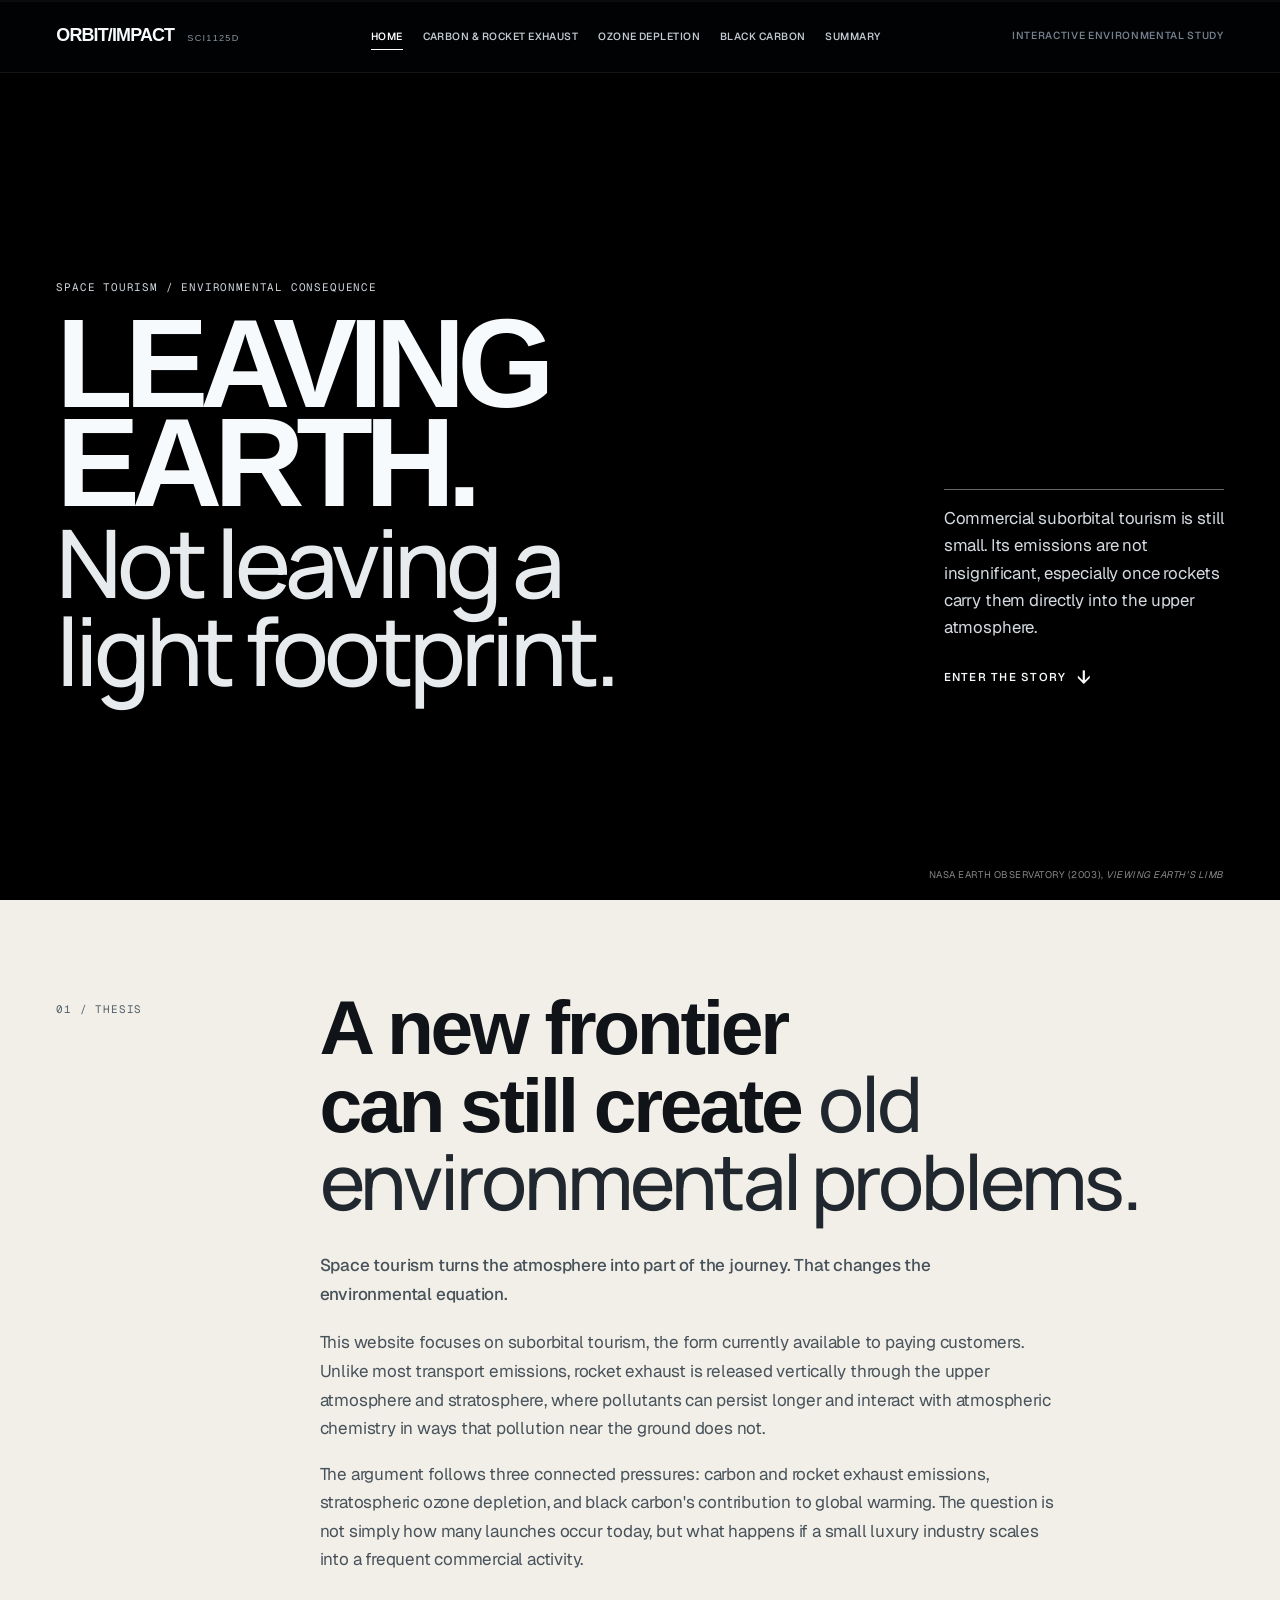
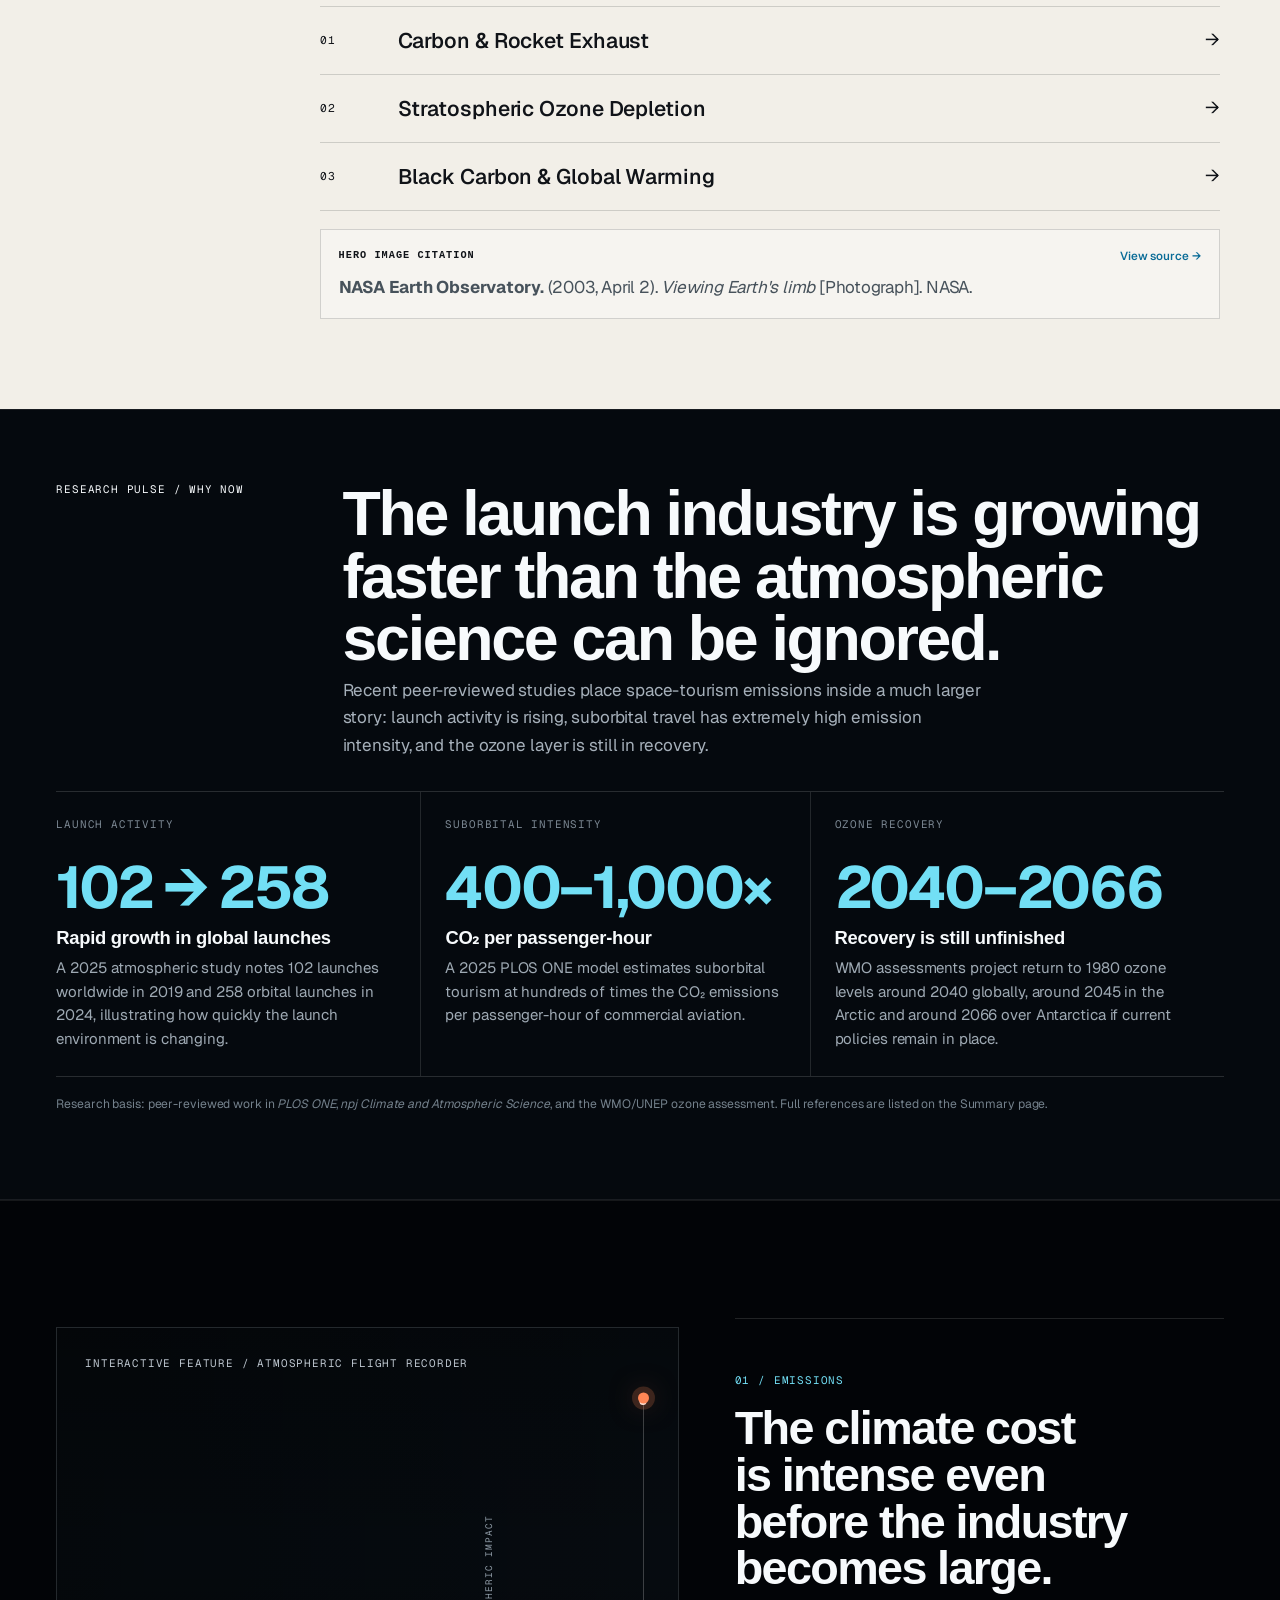
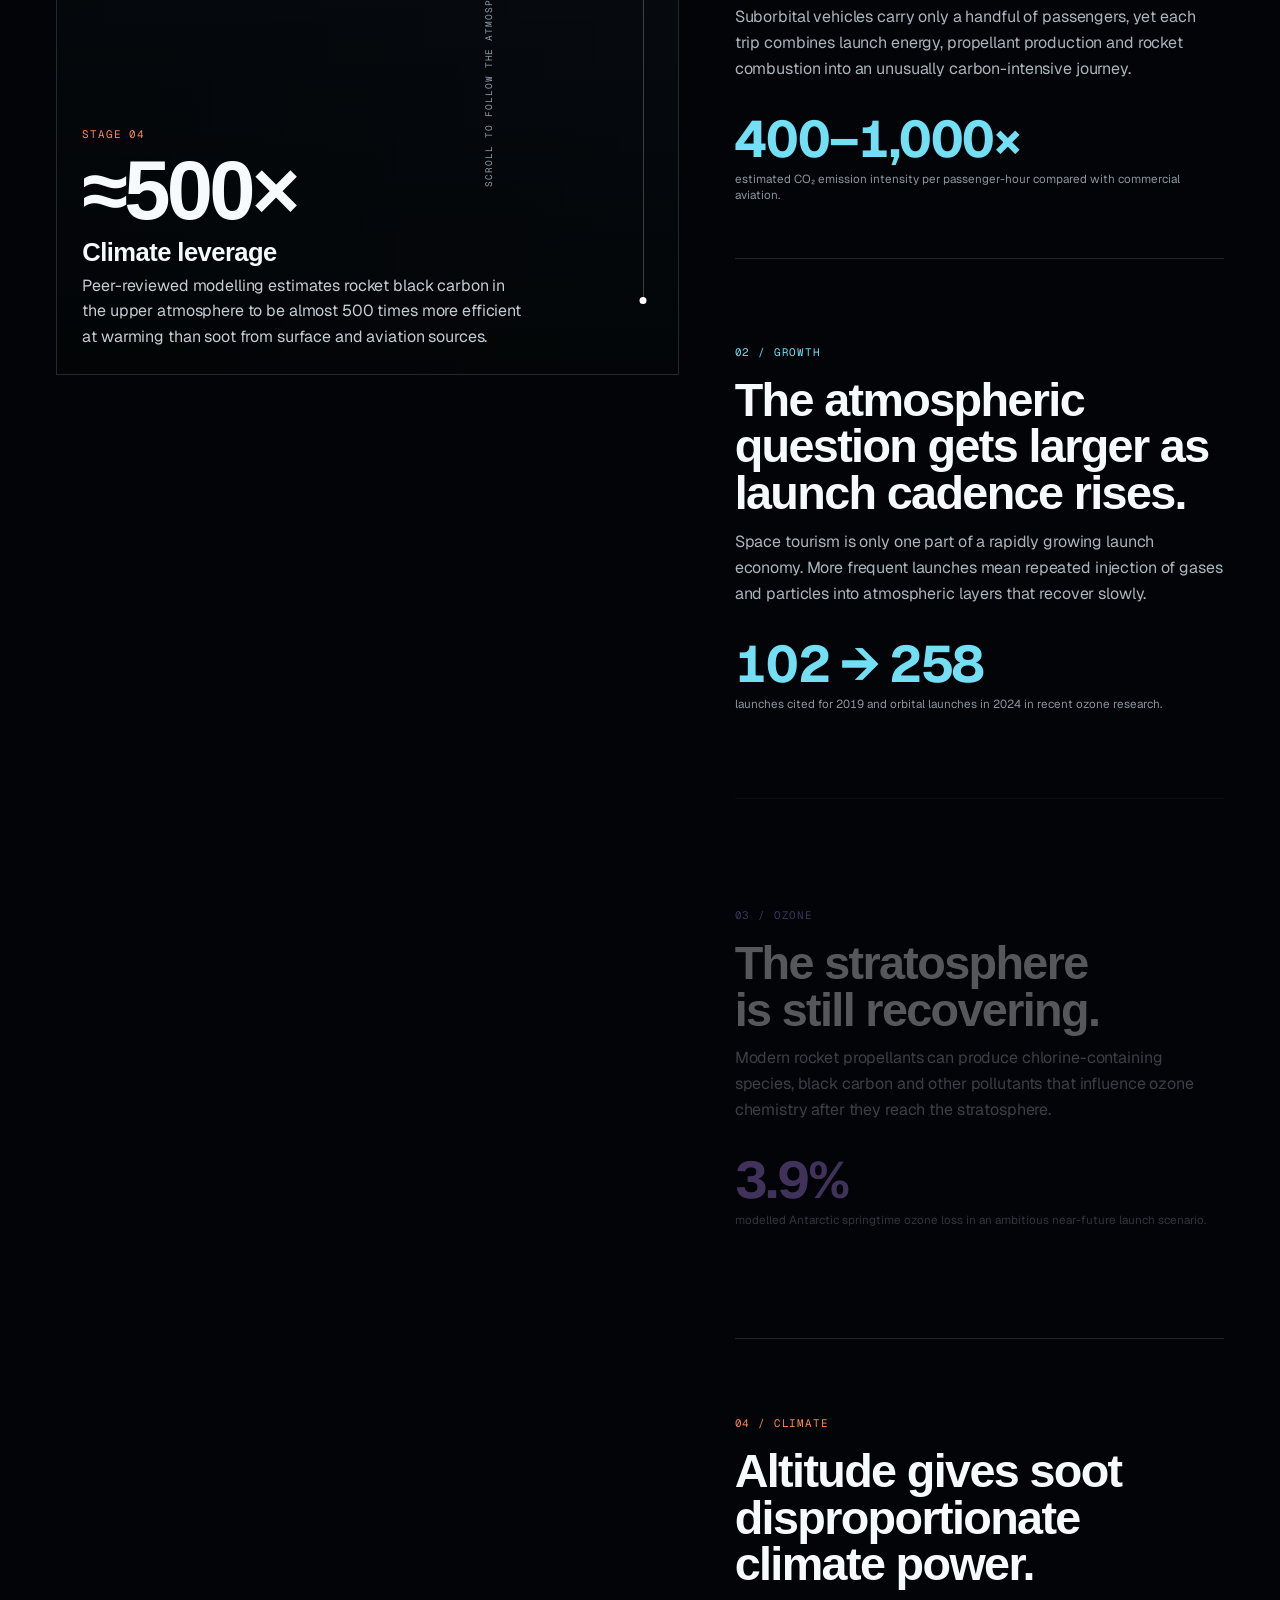
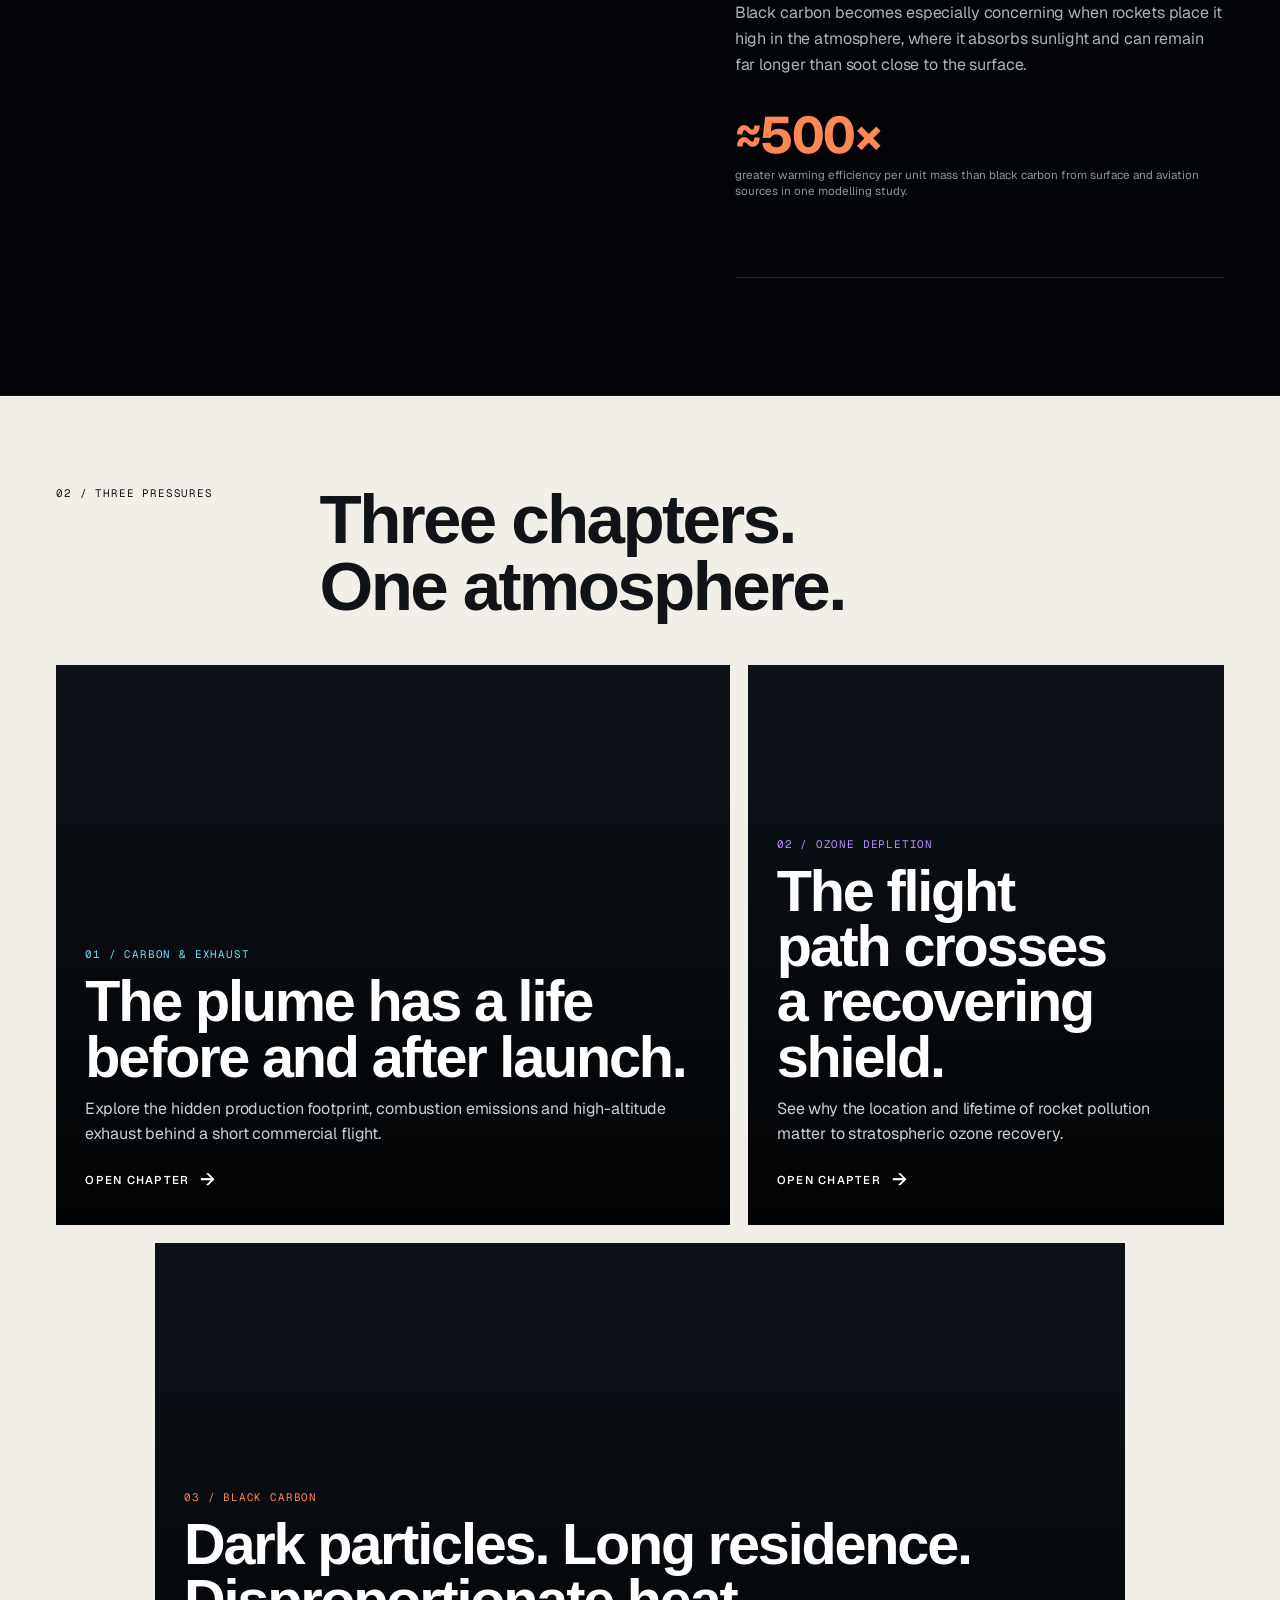
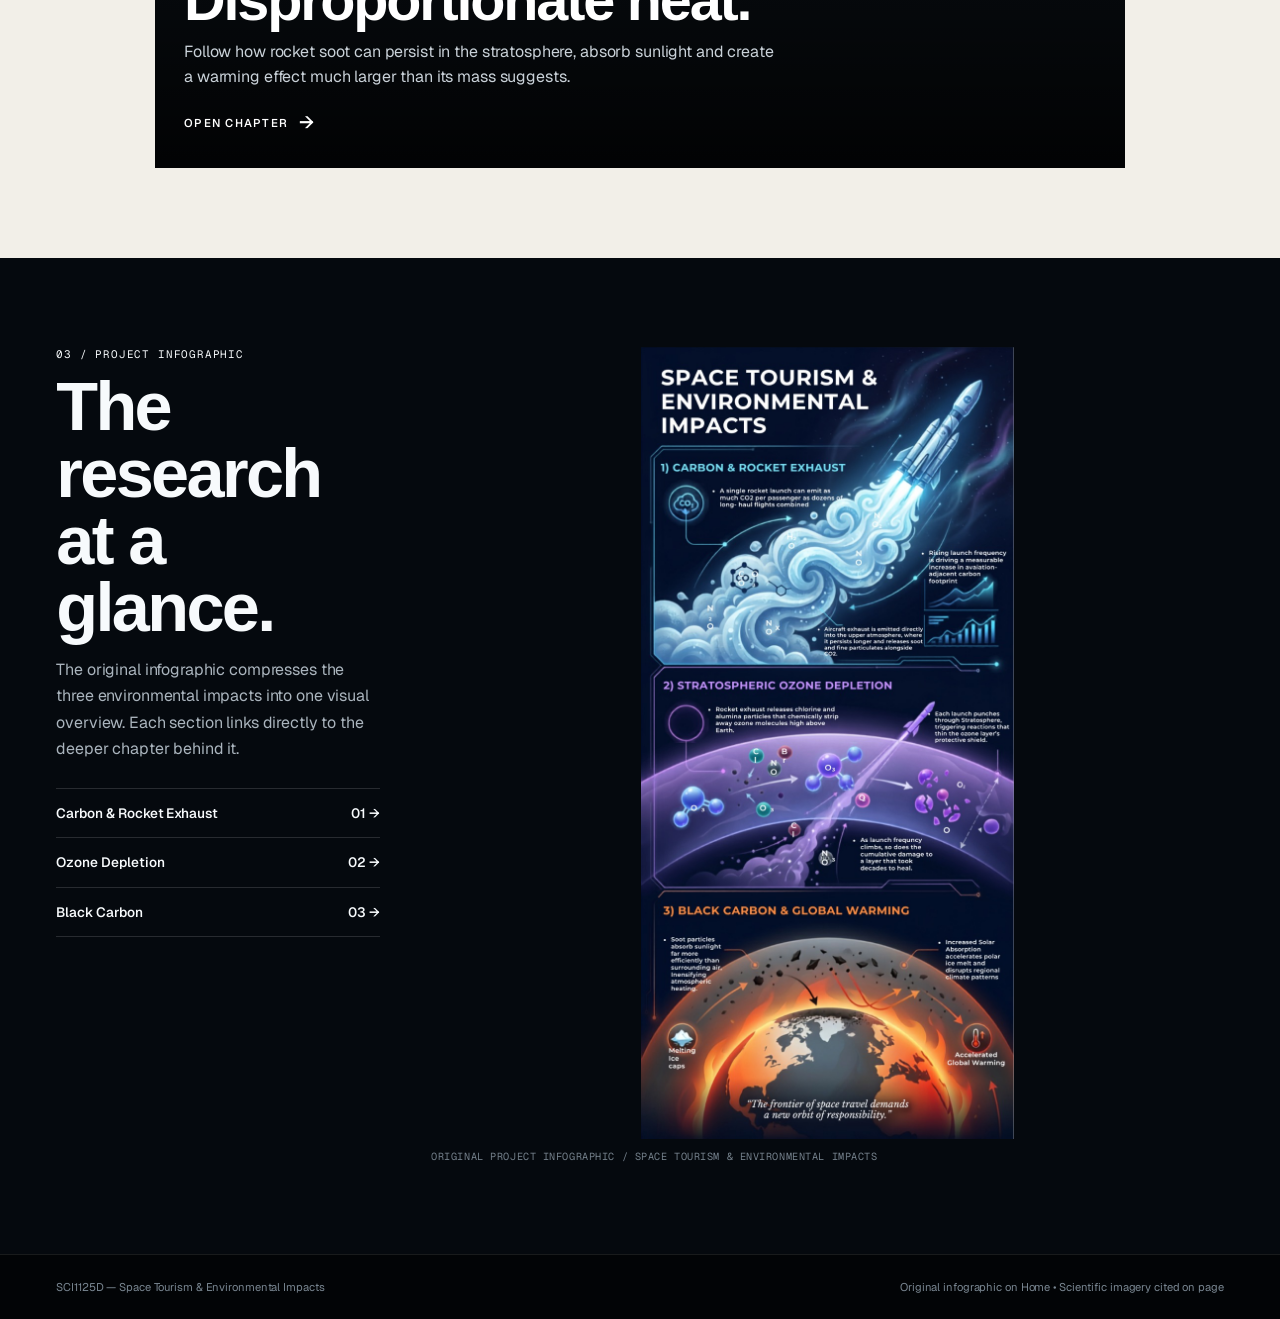
==== index.html @ 3e14864c "Initial website upload" ====
<!doctype html>
<html lang="en">
<head>
<meta charset="utf-8">
<meta name="viewport" content="width=device-width,initial-scale=1">
<meta name="description" content="An interactive editorial investigation of space tourism's environmental impacts.">
<title>Space Tourism & Environmental Impacts</title>
<link rel="preconnect" href="https://fonts.googleapis.com">
  <link rel="preconnect" href="https://fonts.gstatic.com" crossorigin>
  <link href="https://fonts.googleapis.com/css2?family=Geist:wght@300..700&family=Geist+Mono:wght@400..600&family=Manrope:wght@400..700&display=swap" rel="stylesheet">
<link rel="stylesheet" href="styles.css">
</head>
<body>

<div class="scroll-progress" aria-hidden="true"><span></span></div>
<a class="skip" href="#main">Skip to content</a>
<header class="header">
  <div class="header-inner">
    <a class="brand" href="index.html">ORBIT/IMPACT <small>SCI1125D</small></a>
    <nav class="nav" aria-label="Primary navigation"><a class="active" href="index.html" aria-label="Home" aria-current="page"><span class="nav-full" aria-hidden="true">Home</span><span class="nav-short" aria-hidden="true">Home</span></a><a class="" href="aspect-carbon.html" aria-label="Carbon & Rocket Exhaust"><span class="nav-full" aria-hidden="true">Carbon & Rocket Exhaust</span><span class="nav-short" aria-hidden="true">Exhaust</span></a><a class="" href="aspect-ozone.html" aria-label="Ozone Depletion"><span class="nav-full" aria-hidden="true">Ozone Depletion</span><span class="nav-short" aria-hidden="true">Ozone</span></a><a class="" href="aspect-black-carbon.html" aria-label="Black Carbon"><span class="nav-full" aria-hidden="true">Black Carbon</span><span class="nav-short" aria-hidden="true">Black Carbon</span></a><a class="" href="summary.html" aria-label="Summary"><span class="nav-full" aria-hidden="true">Summary</span><span class="nav-short" aria-hidden="true">Summary</span></a></nav>
    <div class="header-state">Interactive environmental study</div>
    <button class="menu" type="button" aria-label="Open navigation" aria-expanded="false">☰</button>
  </div>
</header>

<main id="main">
  <section class="hero" id="top">
    <div class="hero-media"><img src="https://assets.science.nasa.gov/dynamicimage/assets/science/esd/eo/images/imagerecords/3000/3338/ISS002-E-9767_lrg.jpg?crop=faces%2Cfocalpoint&fit=clip&h=2092&w=3060" alt="Earth's atmospheric limb and the Moon photographed from the International Space Station" onerror="this.style.display='none'"></div>
    <div class="hero-content">
      <div class="hero-grid">
        <div>
          <div class="hero-kicker mono reveal">Space tourism / environmental consequence</div>
          <h1 class="reveal">Leaving Earth.<br><em>Not leaving a light footprint.</em></h1>
        </div>
        <div class="hero-side reveal">
          <p>Commercial suborbital tourism is still small. Its emissions are not insignificant, especially once rockets carry them directly into the upper atmosphere.</p>
          <a class="arrow-link" href="#intro">Enter the story <span>↓</span></a>
        </div>
      </div>
    </div>
    <div class="hero-credit">NASA Earth Observatory (2003), <em>Viewing Earth's Limb</em></div>
  </section>

  <section class="intro paper" id="intro">
    <div class="shell intro-grid">
      <div class="intro-label mono reveal">01 / Thesis</div>
      <div class="intro-copy">
        <h2 class="intro-title reveal">A new frontier can still create <em>old environmental problems.</em></h2>
        <p class="intro-lead reveal">Space tourism turns the atmosphere into part of the journey. That changes the environmental equation.</p>
        <p class="reveal">This website focuses on suborbital tourism, the form currently available to paying customers. Unlike most transport emissions, rocket exhaust is released vertically through the upper atmosphere and stratosphere, where pollutants can persist longer and interact with atmospheric chemistry in ways that pollution near the ground does not.</p>
        <p class="reveal">The argument follows three connected pressures: carbon and rocket exhaust emissions, stratospheric ozone depletion, and black carbon's contribution to global warming. The question is not simply how many launches occur today, but what happens if a small luxury industry scales into a frequent commercial activity.</p>

        <div class="topic-links reveal">
          <a href="aspect-carbon.html"><span class="n">01</span><strong>Carbon & Rocket Exhaust</strong><i>→</i></a>
          <a href="aspect-ozone.html"><span class="n">02</span><strong>Stratospheric Ozone Depletion</strong><i>→</i></a>
          <a href="aspect-black-carbon.html"><span class="n">03</span><strong>Black Carbon & Global Warming</strong><i>→</i></a>
        </div>

        <div class="cite-card reveal">
          <div class="cite-top"><span class="cite-pill">Hero image citation</span><a class="cite-link" href="https://science.nasa.gov/earth/earth-observatory/viewing-earths-limb-3338/" target="_blank" rel="noopener noreferrer">View source →</a></div>
          <p class="cite-text"><strong>NASA Earth Observatory.</strong> (2003, April 2). <em>Viewing Earth's limb</em> [Photograph]. NASA.</p>
        </div>
      </div>
    </div>
  </section>


  <section class="research-pulse" id="research-pulse">
    <div class="shell">
      <div class="research-pulse-head">
        <div class="mono reveal">Research pulse / Why now</div>
        <div>
          <h2 class="reveal">The launch industry is growing faster than the atmospheric science can be ignored.</h2>
          <p class="reveal">Recent peer-reviewed studies place space-tourism emissions inside a much larger story: launch activity is rising, suborbital travel has extremely high emission intensity, and the ozone layer is still in recovery.</p>
        </div>
      </div>

      <div class="research-pulse-grid">
        <article class="research-pulse-card reveal">
          <div class="mono">Launch activity</div>
          <strong>102 → 258</strong>
          <h3>Rapid growth in global launches</h3>
          <p>A 2025 atmospheric study notes 102 launches worldwide in 2019 and 258 orbital launches in 2024, illustrating how quickly the launch environment is changing.</p>
        </article>

        <article class="research-pulse-card reveal">
          <div class="mono">Suborbital intensity</div>
          <strong>400–1,000×</strong>
          <h3>CO₂ per passenger-hour</h3>
          <p>A 2025 PLOS ONE model estimates suborbital tourism at hundreds of times the CO₂ emissions per passenger-hour of commercial aviation.</p>
        </article>

        <article class="research-pulse-card reveal">
          <div class="mono">Ozone recovery</div>
          <strong>2040–2066</strong>
          <h3>Recovery is still unfinished</h3>
          <p>WMO assessments project return to 1980 ozone levels around 2040 globally, around 2045 in the Arctic and around 2066 over Antarctica if current policies remain in place.</p>
        </article>
      </div>

      <p class="research-source-note reveal">Research basis: peer-reviewed work in <em>PLOS ONE</em>, <em>npj Climate and Atmospheric Science</em>, and the WMO/UNEP ozone assessment. Full references are listed on the Summary page.</p>
    </div>
  </section>

  <section class="flight-recorder" id="flight-recorder">
    <div class="flight-layout">
      <div class="flight-stage">
        <div class="flight-visual">
          <img src="https://assets.science.nasa.gov/dynamicimage/assets/science/esd/eo/images/imagerecords/3000/3338/ISS001-421-24_lrg.jpg?crop=faces%2Cfocalpoint&fit=clip&h=2044&w=3070" alt="Earth's thin atmospheric limb viewed from orbit" onerror="this.style.display='none'">
          <div class="flight-ui">
            <div class="flight-label mono">Interactive feature / Atmospheric Flight Recorder</div>
            <div class="flight-readout">
              <div class="stage-index mono" data-flight-index>Stage 01</div>
              <strong data-flight-value>400–1,000×</strong>
              <h3 data-flight-title>Launch footprint</h3>
              <p data-flight-text>A 2025 modelling study estimates suborbital tourism at roughly 400–1,000 times the CO₂ emissions per passenger-hour of commercial aviation.</p>
            </div>
            <div class="flight-track" aria-hidden="true"></div>
            <div class="flight-marker" aria-hidden="true"></div>
            <div class="flight-alt">scroll to follow the atmospheric impact</div>
          </div>
        </div>
      </div>

      <div class="flight-steps">
        <article class="flight-step active" data-index="Stage 01" data-value="400–1,000×" data-title="Emission intensity" data-text="A 2025 modelling study estimates suborbital tourism at roughly 400–1,000 times the CO₂ emissions per passenger-hour of commercial aviation." data-color="#72dff5" style="--step-color:#72dff5">
          <div class="step-num mono">01 / Emissions</div>
          <h3>The climate cost is intense even before the industry becomes large.</h3>
          <p>Suborbital vehicles carry only a handful of passengers, yet each trip combines launch energy, propellant production and rocket combustion into an unusually carbon-intensive journey.</p>
          <div class="mini-stat">400–1,000×<small>estimated CO₂ emission intensity per passenger-hour compared with commercial aviation.</small></div>
        </article>

        <article class="flight-step" data-index="Stage 02" data-value="102 → 258" data-title="Launch growth" data-text="Recent research highlights the broader growth of launch activity, from 102 launches worldwide in 2019 to 258 orbital launches in 2024." data-color="#72dff5" style="--step-color:#72dff5">
          <div class="step-num mono">02 / Growth</div>
          <h3>The atmospheric question gets larger as launch cadence rises.</h3>
          <p>Space tourism is only one part of a rapidly growing launch economy. More frequent launches mean repeated injection of gases and particles into atmospheric layers that recover slowly.</p>
          <div class="mini-stat">102 → 258<small>launches cited for 2019 and orbital launches in 2024 in recent ozone research.</small></div>
        </article>

        <article class="flight-step" data-index="Stage 03" data-value="3.9%" data-title="Ozone response" data-text="An ambitious near-future launch-growth scenario modelled a 3.9% reduction in Antarctic springtime ozone." data-color="#bc8eff" style="--step-color:#bc8eff">
          <div class="step-num mono">03 / Ozone</div>
          <h3>The stratosphere is still recovering.</h3>
          <p>Modern rocket propellants can produce chlorine-containing species, black carbon and other pollutants that influence ozone chemistry after they reach the stratosphere.</p>
          <div class="mini-stat">3.9%<small>modelled Antarctic springtime ozone loss in an ambitious near-future launch scenario.</small></div>
        </article>

        <article class="flight-step" data-index="Stage 04" data-value="≈500×" data-title="Climate leverage" data-text="Peer-reviewed modelling estimates rocket black carbon in the upper atmosphere to be almost 500 times more efficient at warming than soot from surface and aviation sources." data-color="#ff8655" style="--step-color:#ff8655">
          <div class="step-num mono">04 / Climate</div>
          <h3>Altitude gives soot disproportionate climate power.</h3>
          <p>Black carbon becomes especially concerning when rockets place it high in the atmosphere, where it absorbs sunlight and can remain far longer than soot close to the surface.</p>
          <div class="mini-stat">≈500×<small>greater warming efficiency per unit mass than black carbon from surface and aviation sources in one modelling study.</small></div>
        </article>
      </div>
    </div>
  </section>

  <section class="chapters">
    <div class="shell">
      <div class="chapters-head">
        <div class="mono reveal">02 / Three pressures</div>
        <h2 class="reveal">Three chapters. One atmosphere.</h2>
      </div>

      <div class="chapter-grid">
        <a class="chapter-card cyan reveal" href="aspect-carbon.html">
          <img src="https://assets.science.nasa.gov/dynamicimage/assets/science/esd/eo/images/imagerecords/1000/1221/shuttle_plume_lrg.jpg?crop=faces%2Cfocalpoint&fit=clip&h=1760&w=1168" alt="NASA photograph of a Space Shuttle launch plume" onerror="this.style.display='none'">
          <div class="chapter-card-content">
            <div class="n mono">01 / Carbon & exhaust</div>
            <h3>The plume has a life before and after launch.</h3>
            <p>Explore the hidden production footprint, combustion emissions and high-altitude exhaust behind a short commercial flight.</p>
            <span class="arrow-link">Open chapter <span>→</span></span>
          </div>
        </a>

        <a class="chapter-card purple reveal" href="aspect-ozone.html">
          <img src="https://assets.science.nasa.gov/dynamicimage/assets/science/esd/eo/images/imagerecords/3000/3338/ISS001-421-24_lrg.jpg?crop=faces%2Cfocalpoint&fit=clip&h=2044&w=3070" alt="Earth's atmospheric limb photographed from orbit" onerror="this.style.display='none'">
          <div class="chapter-card-content">
            <div class="n mono">02 / Ozone depletion</div>
            <h3>The flight path crosses a recovering shield.</h3>
            <p>See why the location and lifetime of rocket pollution matter to stratospheric ozone recovery.</p>
            <span class="arrow-link">Open chapter <span>→</span></span>
          </div>
        </a>

        <a class="chapter-card orange black reveal" href="aspect-black-carbon.html">
          <img src="https://svs.gsfc.nasa.gov/vis/a000000/a003600/a003668/ebc_2660.png" alt="NASA scientific visualisation of atmospheric black carbon density" onerror="this.style.display='none'">
          <div class="chapter-card-content">
            <div class="n mono">03 / Black carbon</div>
            <h3>Dark particles. Long residence. Disproportionate heat.</h3>
            <p>Follow how rocket soot can persist in the stratosphere, absorb sunlight and create a warming effect much larger than its mass suggests.</p>
            <span class="arrow-link">Open chapter <span>→</span></span>
          </div>
        </a>
      </div>
    </div>
  </section>

  <section class="infographic" id="infographic">
    <div class="shell infographic-grid">
      <div class="infographic-copy">
        <div class="mono reveal">03 / Project infographic</div>
        <h2 class="reveal">The research at a glance.</h2>
        <p class="reveal">The original infographic compresses the three environmental impacts into one visual overview. Each section links directly to the deeper chapter behind it.</p>
        <div class="infographic-nav reveal">
          <a href="aspect-carbon.html"><span>Carbon & Rocket Exhaust</span><span>01 →</span></a>
          <a href="aspect-ozone.html"><span>Ozone Depletion</span><span>02 →</span></a>
          <a href="aspect-black-carbon.html"><span>Black Carbon</span><span>03 →</span></a>
        </div>
      </div>
      <figure class="mask">
        <img src="assets/space-tourism-infographic.jpeg" alt="Infographic titled Space Tourism and Environmental Impacts">
        <figcaption>Original project infographic / Space Tourism & Environmental Impacts</figcaption>
      </figure>
    </div>
  </section>
</main>

<footer class="footer">
  <div class="footer-inner">
    <span>SCI1125D — Space Tourism & Environmental Impacts</span>
    <span>Original infographic on Home • Scientific imagery cited on page</span>
  </div>
</footer>
<button class="back-top" type="button" aria-label="Back to top">↑</button>
<script src="script.js"></script>

</body>
</html>
---- styles.css ----
:root{
  --bg:#020407;
  --bg-soft:#070b10;
  --paper:#f2efe8;
  --paper-2:#e9e5dc;
  --ink:#101318;
  --white:#f7fafc;
  --muted:#a1acb6;
  --muted-dark:#56616b;
  --line:rgba(255,255,255,.14);
  --line-dark:rgba(16,19,24,.16);
  --cyan:#72dff5;
  --purple:#bc8eff;
  --orange:#ff8655;
  --max:1360px;
  --gutter:clamp(20px,4.4vw,76px);
  --accent:var(--cyan);
}

*{box-sizing:border-box}
html{
  scroll-behavior:smooth;
  scroll-padding-top:88px;
  background:var(--bg);
}
body{
  margin:0;
  min-height:100vh;
  overflow-x:hidden;
  background:var(--bg);
  color:var(--white);
  font-family:Arial,"Helvetica Neue",Helvetica,sans-serif;
  -webkit-font-smoothing:antialiased;
  text-rendering:optimizeLegibility;
}
body.menu-open{overflow:hidden}
a{color:inherit;text-decoration:none}
img{display:block;max-width:100%}
button{font:inherit}
h1,h2,h3,p{margin-top:0}
h1,h2,h3{text-wrap:balance}
p{line-height:1.72}
.shell{width:min(calc(100% - (var(--gutter)*2)),var(--max));margin:auto}
.serif{font-family:Georgia,"Times New Roman",serif}
.mono{
  font-family:"Courier New",monospace;
  font-size:.68rem;
  letter-spacing:.13em;
  text-transform:uppercase;
}
.skip{
  position:fixed;left:18px;top:-70px;z-index:1000;
  background:#fff;color:#000;padding:10px 14px;
}
.skip:focus{top:18px}
::selection{background:var(--accent);color:#041014}

/* global UI */
.scroll-progress{
  position:fixed;left:0;right:0;top:0;height:2px;z-index:300;
  background:rgba(255,255,255,.035);
}
.scroll-progress span{
  display:block;width:0;height:100%;
  background:linear-gradient(90deg,var(--cyan),var(--purple),var(--orange));
}
.header{
  position:fixed;top:0;left:0;right:0;z-index:250;
  background:rgba(2,4,7,.58);
  border-bottom:1px solid rgba(255,255,255,.07);
  backdrop-filter:blur(18px);
  transition:background .24s ease,box-shadow .24s ease;
}
.header.scrolled{
  background:rgba(2,4,7,.94);
  box-shadow:0 14px 40px rgba(0,0,0,.18);
}
.header-inner{
  width:min(calc(100% - (var(--gutter)*2)),var(--max));
  min-height:78px;margin:auto;
  display:grid;grid-template-columns:auto 1fr auto;align-items:center;gap:32px;
}
.brand{font-size:1.12rem;font-weight:800;letter-spacing:-.045em;white-space:nowrap}
.brand small{margin-left:9px;color:#8996a1;font-size:.57rem;letter-spacing:.14em;font-weight:400}
.nav{display:flex;justify-content:center;align-items:center;gap:clamp(14px,2vw,28px)}
.nav a{
  position:relative;
  padding:11px 0 9px;
  color:#c3cbd2;
  font-size:clamp(.65rem,.72vw,.76rem);
  letter-spacing:.085em;
  text-transform:uppercase;
  white-space:nowrap;
}
.nav a::after{
  content:"";position:absolute;left:0;right:100%;bottom:3px;height:1px;
  background:currentColor;transition:right .22s ease;
}
.nav a:hover,.nav a.active{color:#fff}
.nav a:hover::after,.nav a.active::after{right:0}
.nav-short{display:none}
.header-state{
  justify-self:end;color:#74818d;
  font-size:.62rem;letter-spacing:.12em;text-transform:uppercase;
}
.menu{display:none;border:0;background:none;color:#fff;font-size:1.45rem;padding:8px;cursor:pointer}

.back-top{
  position:fixed;right:22px;bottom:22px;z-index:200;
  width:42px;height:42px;border-radius:50%;
  border:1px solid rgba(255,255,255,.14);
  background:rgba(2,4,7,.84);color:#fff;backdrop-filter:blur(12px);
  display:grid;place-items:center;cursor:pointer;
  opacity:0;transform:translateY(10px);pointer-events:none;
  transition:.22s ease;
}
.back-top.visible{opacity:1;transform:none;pointer-events:auto}
.back-top:hover{background:rgba(255,255,255,.09)}

.arrow-link{
  display:inline-flex;align-items:center;gap:11px;
  font-size:.71rem;font-weight:700;letter-spacing:.11em;text-transform:uppercase;
}
.arrow-link span{font-size:1.2rem;transition:transform .2s ease}
.arrow-link:hover span{transform:translateX(6px)}

.reveal{
  opacity:0;transform:translateY(24px);
  transition:opacity .68s cubic-bezier(.2,.7,.2,1),transform .68s cubic-bezier(.2,.7,.2,1);
}
.reveal.visible{opacity:1;transform:none}

.mask{
  overflow:hidden;
}
.mask > *{
  clip-path:inset(0 0 100% 0);
  transition:clip-path .95s cubic-bezier(.2,.72,.2,1);
}
.mask.visible > *{clip-path:inset(0 0 0 0)}

/* HERO */
.hero,.topic-hero{
  position:relative;min-height:100svh;overflow:hidden;
  display:flex;align-items:flex-end;background:#000;
}
.hero-media{position:absolute;inset:0;overflow:hidden}
.hero-media img{
  position:absolute;left:0;top:-5%;width:100%;height:112%;object-fit:cover;
  filter:saturate(.86) contrast(1.08) brightness(.66);
  will-change:transform;
}
.hero::after,.topic-hero::after{
  content:"";position:absolute;inset:0;z-index:1;pointer-events:none;
  background:
    linear-gradient(180deg,rgba(0,0,0,.06),rgba(0,0,0,.08) 40%,rgba(0,0,0,.80) 94%),
    linear-gradient(90deg,rgba(0,0,0,.67),transparent 62%);
}
.hero-content,.topic-hero-content{
  position:relative;z-index:2;
  width:min(calc(100% - (var(--gutter)*2)),var(--max));
  margin:auto;padding:148px 0 72px;
}
.hero-grid{
  display:grid;grid-template-columns:minmax(0,1.55fr) minmax(280px,.45fr);
  gap:62px;align-items:end;
}
.hero-kicker,.topic-kicker{color:#cfd6dc;margin-bottom:22px}
.hero h1,.topic-hero h1{
  margin:0;
  font-size:clamp(4.2rem,9.8vw,9.8rem);
  line-height:.79;letter-spacing:-.08em;text-transform:uppercase;
}
.hero h1 em{font-family:Georgia,serif;font-weight:400;text-transform:none}
.hero-side{
  border-top:1px solid rgba(255,255,255,.4);
  padding-top:18px;max-width:370px;margin-left:auto;
}
.hero-side p{color:#d4dae0;margin:0 0 23px}
.hero-credit{
  position:absolute;right:var(--gutter);bottom:17px;z-index:3;
  color:rgba(255,255,255,.53);font-size:.6rem;letter-spacing:.07em;text-transform:uppercase;
}

/* INTRO */
.paper{background:var(--paper);color:var(--ink)}
.intro{padding:120px 0}
.intro-grid{display:grid;grid-template-columns:.36fr 1.64fr;gap:72px}
.intro-label{padding-top:12px;color:#52606a}
.intro-title{
  margin:0 0 42px;
  font-size:clamp(3.1rem,6.7vw,6.8rem);line-height:.94;letter-spacing:-.065em;
}
.intro-title em{font-family:Georgia,serif;font-weight:400}
.intro-lead{
  margin:0 0 27px;
  font-family:Georgia,serif;
  font-size:clamp(1.7rem,3vw,3rem);line-height:1.18;letter-spacing:-.025em;
}
.intro-copy{max-width:900px}
.intro-copy p{max-width:74ch;color:#47525b}
.topic-links{
  margin-top:42px;border-top:1px solid var(--line-dark);
}
.topic-links a{
  display:grid;grid-template-columns:62px 1fr auto;gap:18px;align-items:center;
  padding:19px 0;border-bottom:1px solid var(--line-dark);
  transition:padding-left .2s ease;
}
.topic-links a:hover{padding-left:10px}
.topic-links .n{font-family:"Courier New",monospace;font-size:.7rem}
.topic-links strong{font-size:clamp(1.08rem,1.65vw,1.5rem)}
.topic-links i{font-style:normal;font-size:1.15rem}

/* CREATIVE FEATURE: ATMOSPHERIC FLIGHT RECORDER */
.flight-recorder{
  position:relative;
  background:#020407;
  border-block:1px solid rgba(255,255,255,.08);
}
.flight-layout{
  width:min(calc(100% - (var(--gutter)*2)),var(--max));
  margin:auto;
  display:grid;grid-template-columns:minmax(0,1.12fr) minmax(340px,.88fr);
  gap:72px;align-items:start;
}
.flight-stage{
  position:sticky;top:0;height:100svh;
  display:flex;align-items:center;
}
.flight-visual{
  position:relative;width:100%;height:min(78vh,760px);overflow:hidden;
  border:1px solid rgba(255,255,255,.12);
  background:#060b10;
}
.flight-visual img{
  position:absolute;inset:0;width:100%;height:100%;object-fit:cover;
  filter:brightness(.46) saturate(.8) contrast(1.08);
  transform:scale(1.03);
}
.flight-visual::after{
  content:"";position:absolute;inset:0;
  background:
    linear-gradient(90deg,rgba(0,0,0,.25),rgba(0,0,0,.02)),
    linear-gradient(180deg,rgba(0,0,0,.25),transparent 35%,rgba(0,0,0,.52));
}
.flight-ui{position:absolute;inset:0;z-index:3;padding:28px}
.flight-label{position:absolute;left:28px;top:28px;color:#bdc6cf}
.flight-readout{
  position:absolute;left:28px;bottom:28px;max-width:480px;
}
.flight-readout .stage-index{color:var(--flight-accent,var(--cyan));margin-bottom:12px}
.flight-readout strong{
  display:block;
  font-size:clamp(3.2rem,6.5vw,6.6rem);line-height:.86;letter-spacing:-.065em;
}
.flight-readout h3{
  margin:17px 0 8px;font-size:clamp(1.3rem,2vw,1.9rem);
}
.flight-readout p{margin:0;color:#c3ccd4;max-width:46ch}
.flight-track{
  position:absolute;right:34px;top:70px;bottom:70px;width:1px;
  background:rgba(255,255,255,.22);
}
.flight-track::before,.flight-track::after{
  content:"";position:absolute;left:50%;transform:translateX(-50%);
  width:7px;height:7px;border-radius:50%;background:#fff;
}
.flight-track::before{top:0}.flight-track::after{bottom:0}
.flight-marker{
  position:absolute;right:29px;top:70px;
  width:11px;height:11px;border-radius:50%;
  background:var(--flight-accent,var(--cyan));
  box-shadow:0 0 0 6px color-mix(in srgb,var(--flight-accent,var(--cyan)) 20%,transparent),
             0 0 28px color-mix(in srgb,var(--flight-accent,var(--cyan)) 55%,transparent);
  transform:translateY(-50%);
}
.flight-alt{
  position:absolute;right:52px;top:50%;transform:translateY(-50%) rotate(-90deg);
  transform-origin:center;
  color:#8d99a4;font-size:.59rem;letter-spacing:.14em;text-transform:uppercase;white-space:nowrap;
}
.flight-steps{padding:20vh 0}
.flight-step{
  min-height:72vh;
  display:flex;flex-direction:column;justify-content:center;
  border-top:1px solid rgba(255,255,255,.12);
  padding:48px 0;
  opacity:.34;transition:opacity .32s ease;
}
.flight-step:last-child{border-bottom:1px solid rgba(255,255,255,.12)}
.flight-step.active{opacity:1}
.flight-step .step-num{color:var(--step-color);margin-bottom:22px}
.flight-step h3{
  margin:0 0 18px;
  font-size:clamp(2.2rem,4.2vw,4.25rem);line-height:.95;letter-spacing:-.05em;
}
.flight-step p{color:#aab4bd;max-width:48ch}
.flight-step .mini-stat{
  margin-top:25px;color:var(--step-color);
  font-size:clamp(2rem,4vw,4rem);line-height:.9;letter-spacing:-.045em;font-weight:700;
}
.flight-step .mini-stat small{
  display:block;margin-top:9px;color:#8995a0;font-size:.73rem;line-height:1.4;letter-spacing:0;font-weight:400;
}

/* HOME CHAPTER GRID */
.chapters{
  background:var(--paper);color:var(--ink);padding:118px 0;
}
.chapters-head{
  display:grid;grid-template-columns:.38fr 1.62fr;gap:72px;margin-bottom:62px;
}
.chapters-head h2{
  margin:0;font-size:clamp(3rem,6vw,5.9rem);line-height:.95;letter-spacing:-.057em;
}
.chapter-grid{display:grid;grid-template-columns:repeat(12,1fr);gap:20px}
.chapter-card{
  position:relative;min-height:640px;overflow:hidden;background:#0b1117;color:#fff;
}
.chapter-card:nth-child(1){grid-column:span 7}
.chapter-card:nth-child(2){grid-column:span 5}
.chapter-card:nth-child(3){grid-column:2 / span 10}
.chapter-card img{
  position:absolute;inset:0;width:100%;height:100%;object-fit:cover;
  filter:brightness(.48) saturate(.85);transition:transform .7s cubic-bezier(.2,.7,.2,1);
}
.chapter-card.black img{object-fit:cover;filter:brightness(.43) saturate(1.08)}
.chapter-card::after{
  content:"";position:absolute;inset:0;
  background:linear-gradient(180deg,transparent 20%,rgba(0,0,0,.84) 100%);
}
.chapter-card-content{
  position:absolute;z-index:2;left:0;right:0;bottom:0;padding:34px;
}
.chapter-card .n{color:var(--chapter);margin-bottom:15px}
.chapter-card h3{
  margin:0 0 15px;font-size:clamp(2.4rem,4.5vw,4.8rem);line-height:.92;letter-spacing:-.055em;
}
.chapter-card p{max-width:520px;color:#c9d1d8;margin-bottom:22px}
.chapter-card:hover img{transform:scale(1.04)}
.chapter-card.cyan{--chapter:var(--cyan)}
.chapter-card.purple{--chapter:var(--purple)}
.chapter-card.orange{--chapter:var(--orange)}

/* INFOGRAPHIC */
.infographic{
  background:#05090e;padding:118px 0;
}
.infographic-grid{
  display:grid;grid-template-columns:.55fr 1.45fr;gap:74px;align-items:start;
}
.infographic-copy{position:sticky;top:112px}
.infographic h2{
  margin:13px 0 20px;font-size:clamp(3rem,6vw,5.9rem);line-height:.95;letter-spacing:-.057em;
}
.infographic p{color:#aab4bd;max-width:520px}
.infographic-nav{margin-top:32px;border-top:1px solid rgba(255,255,255,.14)}
.infographic-nav a{
  display:flex;justify-content:space-between;gap:20px;padding:15px 0;
  border-bottom:1px solid rgba(255,255,255,.14);font-size:.85rem;font-weight:700;
}
.infographic figure{margin:0}
.infographic figure img{width:100%;max-height:88vh;object-fit:contain;object-position:top}
.infographic figcaption{
  margin-top:10px;color:#75818c;
  font-family:"Courier New",monospace;font-size:.64rem;text-transform:uppercase;letter-spacing:.07em;
}

/* CITATIONS */
.cite-card{
  margin-top:22px;padding:18px 20px;
  border:1px solid var(--line-dark);
  background:rgba(255,255,255,.32);
}
.cite-card.dark{
  border-color:rgba(255,255,255,.14);
  background:rgba(255,255,255,.035);
}
.cite-top{display:flex;justify-content:space-between;gap:18px;align-items:center;margin-bottom:11px}
.cite-pill{font-family:"Courier New",monospace;font-size:.6rem;letter-spacing:.1em;text-transform:uppercase;font-weight:700}
.cite-link{font-size:.73rem;font-weight:700;color:#0a6c97}
.cite-card.dark .cite-link{color:#83dff4}
.cite-link:hover{text-decoration:underline}
.cite-text{margin:0;color:#424d56;font-size:.88rem;line-height:1.6}
.cite-card.dark .cite-text{color:#9eabb5}

/* TOPIC PAGES */
.accent-carbon{--accent:var(--cyan)}
.accent-ozone{--accent:var(--purple)}
.accent-black{--accent:var(--orange)}

.topic-hero h1{max-width:1080px}
.topic-lede{
  max-width:760px;margin:35px 0 0 auto;
  color:#d4dbe1;font-size:clamp(1.05rem,1.5vw,1.22rem);
}
.topic-intro{background:var(--paper);color:var(--ink);padding:118px 0}
.topic-intro-grid{display:grid;grid-template-columns:.34fr 1.66fr;gap:74px}
.big-num{
  color:transparent;-webkit-text-stroke:1px rgba(16,19,24,.24);
  font-size:clamp(7rem,14vw,13rem);line-height:.72;letter-spacing:-.09em;
}
.topic-copy{max-width:930px}
.topic-copy .lead{
  margin:0 0 50px;font-family:Georgia,serif;
  font-size:clamp(2rem,4vw,4rem);line-height:1.1;letter-spacing:-.03em;
}
.topic-copy p{max-width:76ch;color:#48535c}

/* big data */
.data-band{
  background:#04080c;padding:110px 0;border-block:1px solid rgba(255,255,255,.08);
}
.data-head{
  display:grid;grid-template-columns:.38fr 1.62fr;gap:72px;margin-bottom:55px;
}
.data-head h2{
  margin:0;font-size:clamp(3rem,6vw,6rem);line-height:.94;letter-spacing:-.057em;
}
.data-head p{max-width:620px;color:#a8b2bc}
.data-grid{
  display:grid;grid-template-columns:repeat(3,1fr);
  border-top:1px solid rgba(255,255,255,.15);
  border-bottom:1px solid rgba(255,255,255,.15);
}
.data-card{padding:32px 28px 32px 0;min-height:320px}
.data-card:not(:last-child){
  border-right:1px solid rgba(255,255,255,.12);padding-right:28px;margin-right:28px;
}
.data-card .eyebrow{color:#788590;margin-bottom:55px}
.data-card strong{
  display:block;color:var(--accent);
  font-size:clamp(3rem,6vw,6.3rem);line-height:.88;letter-spacing:-.062em;
}
.data-card h3{margin:18px 0 10px;font-size:1.14rem}
.data-card p{margin:0;color:#98a3ad;font-size:.93rem;max-width:34ch}

/* photographic research story */
.research-story{background:var(--paper);color:var(--ink);padding:118px 0}
.research-grid{
  display:grid;grid-template-columns:minmax(0,1.02fr) minmax(0,.98fr);
  gap:74px;align-items:start;
}
.research-media{position:sticky;top:110px}
.research-media figure{margin:0}
.research-image{overflow:hidden;background:#0b1116}
.research-image img{width:100%;height:min(72vh,700px);object-fit:cover}
.research-image.black img{object-fit:contain;background:#000}
.research-media figcaption{
  display:flex;justify-content:space-between;gap:14px;margin-top:10px;color:#65717b;
  font-family:"Courier New",monospace;font-size:.63rem;line-height:1.45;text-transform:uppercase;
}
.research-copy .mono{color:#59656f}
.research-copy h2{
  margin:15px 0 30px;font-size:clamp(3rem,5.7vw,5.7rem);line-height:.95;letter-spacing:-.055em;
}
.research-copy > p{color:#4d5861;max-width:63ch}
.research-point{
  border-top:1px solid var(--line-dark);padding:31px 0;
}
.research-point:last-child{border-bottom:1px solid var(--line-dark)}
.research-point .point-n{font-family:"Courier New",monospace;font-size:.67rem;letter-spacing:.1em}
.research-point h3{margin:12px 0 8px;font-size:clamp(1.4rem,2vw,1.9rem)}
.research-point p{margin:0;color:#4c5760;max-width:62ch}

/* TAKEAWAY */
.takeaway{background:#060a0f;padding:112px 0}
.takeaway-grid{display:grid;grid-template-columns:.36fr 1.64fr;gap:72px}
.takeaway h2{margin:0;font-size:clamp(3rem,5.8vw,5.7rem);letter-spacing:-.055em}
.takeaway blockquote{
  margin:0;font-family:Georgia,serif;
  font-size:clamp(2rem,4vw,4rem);line-height:1.12;letter-spacing:-.03em;
}
.next-chapter{
  margin-top:70px;padding-top:19px;border-top:1px solid rgba(255,255,255,.15);
  display:flex;justify-content:space-between;gap:20px;align-items:center;
}
.next-chapter a{
  color:var(--accent);font-size:clamp(1.35rem,2.7vw,2.35rem);font-weight:700;letter-spacing:-.035em;
}

/* SUMMARY */
.summary-hero{
  background:var(--paper);color:var(--ink);padding:164px var(--gutter) 88px;
}
.summary-inner{width:min(100%,var(--max));margin:auto}
.summary-hero h1{
  margin:0;font-size:clamp(4.1rem,9.5vw,9.5rem);line-height:.8;letter-spacing:-.08em;text-transform:uppercase;
}
.summary-hero p{
  margin:35px 0 0 auto;max-width:760px;
  font-family:Georgia,serif;font-size:clamp(1.3rem,2.4vw,2.3rem);line-height:1.28;
}
.impact-matrix{background:#05090e;padding:108px 0}
.matrix-head{
  display:grid;grid-template-columns:.36fr 1.64fr;gap:72px;margin-bottom:54px;
}
.matrix-head h2{margin:0;font-size:clamp(3rem,6vw,5.9rem);letter-spacing:-.055em}
.matrix{
  border-top:1px solid rgba(255,255,255,.15);
}
.matrix-row{
  display:grid;grid-template-columns:1.1fr repeat(3,1fr);
  border-bottom:1px solid rgba(255,255,255,.13);
}
.matrix-cell{
  padding:22px 20px;border-right:1px solid rgba(255,255,255,.1);
}
.matrix-cell:last-child{border-right:0}
.matrix-cell.head{color:#7d8a95;font-size:.66rem;text-transform:uppercase;letter-spacing:.1em}
.matrix-cell strong{display:block;font-size:1.05rem}
.matrix-cell p{margin:7px 0 0;color:#9aa5af;font-size:.88rem}
.matrix-cell.cyan strong{color:var(--cyan)}
.matrix-cell.purple strong{color:var(--purple)}
.matrix-cell.orange strong{color:var(--orange)}

.conclusion{background:var(--paper);color:var(--ink);padding:112px 0}
.conclusion-grid{display:grid;grid-template-columns:.36fr 1.64fr;gap:72px}
.conclusion h2{margin:0;font-size:clamp(3rem,6vw,5.8rem);letter-spacing:-.055em}
.conclusion .lead{
  margin:0 0 28px;font-family:Georgia,serif;font-size:clamp(1.8rem,3.5vw,3.5rem);line-height:1.15;letter-spacing:-.025em;
}
.conclusion p{max-width:76ch;color:#48535c}

.summary-image{background:#020406;padding:100px 0}
.summary-image-grid{display:grid;grid-template-columns:.52fr 1.48fr;gap:70px}
.summary-image h2{margin:0;font-size:clamp(3rem,6vw,5.8rem);letter-spacing:-.055em}
.summary-image figure{margin:0}
.summary-image img{width:100%;height:min(70vh,680px);object-fit:cover}
.summary-image figcaption{
  margin-top:10px;color:#75818c;font-family:"Courier New",monospace;font-size:.64rem;text-transform:uppercase;
}

.references{background:var(--paper);color:var(--ink);padding:105px 0}
.refs-grid{display:grid;grid-template-columns:.34fr 1.66fr;gap:74px}
.references h2{margin:0;font-size:clamp(3rem,6vw,5.8rem);letter-spacing:-.055em}
.ref-list{border-top:1px solid var(--line-dark)}
.ref{padding:23px 0;border-bottom:1px solid var(--line-dark);color:#4b555e;line-height:1.62}
.ref strong{color:var(--ink)}
.ref a{text-decoration:underline;text-underline-offset:3px}
.ref a:hover{color:#27657d}

/* side rail */
.section-rail{
  position:fixed;right:17px;top:50%;transform:translateY(-50%);
  z-index:160;display:grid;gap:8px;
}
.section-rail a{
  width:4px;height:28px;background:rgba(255,255,255,.15);
  transition:.2s ease;
}
.section-rail a.active{height:44px;background:var(--accent)}

/* footer */
.footer{
  background:#020406;border-top:1px solid rgba(255,255,255,.09);
  padding:31px var(--gutter);color:#798691;font-size:.7rem;
}
.footer-inner{
  width:min(100%,var(--max));margin:auto;display:flex;justify-content:space-between;gap:20px;
}

/* responsive */
@media(max-width:1080px){
  .nav-full{display:none}.nav-short{display:inline}
  .header-state{display:none}
}
@media(max-width:900px){
  .header-inner{grid-template-columns:1fr auto}
  .menu{display:block}
  .nav{
    display:none;position:absolute;top:78px;left:0;right:0;
    flex-direction:column;align-items:flex-start;gap:8px;
    padding:22px var(--gutter) 30px;background:rgba(2,4,7,.985);
    border-bottom:1px solid rgba(255,255,255,.08);
  }
  .nav.open{display:flex}
  .nav-full{display:inline}.nav-short{display:none}
  .brand small{display:none}
  .hero-grid,.intro-grid,.chapters-head,.infographic-grid,.topic-intro-grid,.data-head,
  .research-grid,.takeaway-grid,.matrix-head,.conclusion-grid,.summary-image-grid,.refs-grid{
    grid-template-columns:1fr;
  }
  .hero-side{margin:28px 0 0;max-width:540px}
  .flight-layout{grid-template-columns:1fr}
  .flight-stage{
    position:relative;top:auto;height:auto;padding:80px 0 20px;
  }
  .flight-visual{height:70vh}
  .flight-steps{padding:20px 0 90px}
  .flight-step{min-height:auto;padding:34px 0;opacity:1}
  .chapter-grid{grid-template-columns:1fr}
  .chapter-card,.chapter-card:nth-child(1),.chapter-card:nth-child(2),.chapter-card:nth-child(3){
    grid-column:auto;min-height:580px;
  }
  .infographic-copy,.research-media{position:relative;top:auto}
  .data-grid{grid-template-columns:1fr}
  .data-card,.data-card:not(:last-child){
    min-height:auto;border-right:0;border-bottom:1px solid rgba(255,255,255,.12);
    margin:0;padding:30px 0;
  }
  .data-card .eyebrow{margin-bottom:25px}
  .matrix-row{grid-template-columns:1fr}
  .matrix-cell{border-right:0;border-bottom:1px solid rgba(255,255,255,.08)}
  .matrix-cell:last-child{border-bottom:0}
  .matrix-cell.head{display:none}
  .section-rail{display:none}
}
@media(max-width:620px){
  :root{--gutter:20px}
  .header-inner{min-height:66px}
  .nav{top:66px}
  .hero-content,.topic-hero-content{padding-top:120px}
  .hero h1,.topic-hero h1{font-size:clamp(3.6rem,17vw,5.75rem)}
  .hero-credit{display:none}
  .intro,.chapters,.infographic,.topic-intro,.data-band,.research-story,.takeaway,.conclusion,.references{padding:82px 0}
  .flight-visual{height:62vh}
  .flight-readout strong{font-size:clamp(2.8rem,14vw,4.6rem)}
  .chapter-card,.chapter-card:nth-child(1),.chapter-card:nth-child(2),.chapter-card:nth-child(3){min-height:500px}
  .topic-links a{grid-template-columns:48px 1fr auto}
  .research-media figcaption{flex-direction:column}
  .footer-inner{flex-direction:column}
}
@media(prefers-reduced-motion:reduce){
  html{scroll-behavior:auto}
  .reveal{opacity:1!important;transform:none!important;transition:none!important}
  .mask > *{clip-path:none!important;transition:none!important}
  .hero-media img,.chapter-card img{transform:none!important;transition:none!important}
}


/* =========================================================
   V7 TYPOGRAPHY SYSTEM
   Display: Helvetica/Arial
   Body/UI: Geist Sans
   Editorial: Georgia
   Technical metadata: Geist Mono
   ========================================================= */

:root{
  --font-display: Arial,"Helvetica Neue",Helvetica,sans-serif;
  --font-body: "Geist",Arial,"Helvetica Neue",Helvetica,sans-serif;
  --font-editorial: Georgia,"Times New Roman",serif;
  --font-mono: "Geist Mono","SFMono-Regular",Consolas,"Liberation Mono",monospace;

  --type-xs: .72rem;
  --type-sm: .84rem;
  --type-body: 1.0625rem;
  --type-body-lg: 1.1875rem;
  --type-lead: clamp(1.45rem,2.3vw,2rem);

  --leading-tight: 1.06;
  --leading-body: 1.72;
  --leading-relaxed: 1.78;

  --measure-body: 66ch;
  --measure-wide: 74ch;
}

/* Body text is deliberately separate from the display face */
body{
  font-family:var(--font-body);
  font-size:var(--type-body);
  line-height:var(--leading-body);
  letter-spacing:-.011em;
  font-weight:400;
  font-optical-sizing:auto;
}

/* Display typography remains the strong Helvetica/Arial system */
h1,h2,h3,
.brand,
.story-number,
.big-num,
.flight-readout strong,
.data-card strong,
.chapter-card h3,
.summary-hero h1{
  font-family:var(--font-display);
  font-weight:700;
}

/* Editorial moments retain contrast instead of making everything sans-serif */
.serif,
.hero h1 em,
.intro-title em,
.intro-lead,
.topic-copy .lead,
.takeaway blockquote,
.summary-hero p,
.conclusion .lead{
  font-family:var(--font-editorial);
  font-weight:400;
}

/* Technical labels use a proper modern mono rather than Courier */
.mono,
.topic-links .n,
.flight-alt,
.ref .ref-meta,
.infographic figcaption,
.research-media figcaption,
.summary-image figcaption{
  font-family:var(--font-mono);
  font-variant-numeric:tabular-nums;
  letter-spacing:.105em;
}

/* Interface text */
.nav a,
.header-state,
.arrow-link,
.button,
.cite-link,
.topic-links strong,
.infographic-nav a,
.next-chapter a{
  font-family:var(--font-body);
  font-weight:550;
}

.nav a{
  letter-spacing:.075em;
}

.brand{
  letter-spacing:-.047em;
}

/* Editorial copy rhythm */
.intro-copy p,
.topic-copy p,
.research-copy > p,
.research-point p,
.conclusion p,
.cite-text,
.ref{
  font-family:var(--font-body);
  font-size:var(--type-body);
  line-height:var(--leading-relaxed);
  letter-spacing:-.012em;
}

.intro-copy > p,
.topic-copy > p,
.conclusion p{
  max-width:var(--measure-body);
}

.research-copy > p,
.research-point p{
  max-width:62ch;
}

.hero-side p,
.topic-lede,
.infographic p,
.data-head p,
.flight-step p,
.flight-readout p,
.chapter-card p{
  font-family:var(--font-body);
  font-size:1rem;
  line-height:1.68;
  letter-spacing:-.008em;
}

.hero-side p,
.topic-lede{
  font-size:1.05rem;
}

/* Lead copy gets more breathing room */
.intro-lead{
  max-width:32ch;
  line-height:1.22;
  letter-spacing:-.025em;
}

.topic-copy .lead{
  max-width:28ch;
  line-height:1.14;
}

.summary-hero p{
  max-width:31ch;
  line-height:1.3;
}

.takeaway blockquote{
  max-width:27ch;
}

/* Statistics: numeral clarity and consistent alignment */
.data-card strong,
.flight-readout strong,
.flight-step .mini-stat{
  font-variant-numeric:tabular-nums lining-nums;
}

.data-card p{
  font-size:.96rem;
  line-height:1.64;
  letter-spacing:-.006em;
}

/* Reference formatting */
.ref{
  max-width:78ch;
  font-size:.94rem;
  line-height:1.68;
}
.ref strong{
  font-family:var(--font-body);
  font-weight:600;
}
.ref em{
  font-family:var(--font-editorial);
}

/* Captions should feel like metadata, not body copy */
.infographic figcaption,
.research-media figcaption,
.summary-image figcaption,
.cite-pill,
.header-state{
  font-size:.64rem;
  line-height:1.5;
}

/* Better paragraph rhythm */
.intro-copy p + p,
.topic-copy p + p,
.conclusion p + p{
  margin-top:1.1em;
}

/* Cleaner long-form reading */
.topic-copy,
.intro-copy,
.research-copy,
.conclusion-grid > div:last-child,
.ref-list{
  text-wrap:pretty;
}

/* Avoid widows in short editorial elements */
.hero-side p,
.topic-lede,
.intro-lead,
.takeaway blockquote,
.data-card p{
  text-wrap:pretty;
}

/* Compact UI labels, generous prose */
.cite-text{
  font-size:.9rem;
  max-width:70ch;
}
.flight-step p{
  max-width:49ch;
}
.chapter-card p{
  max-width:54ch;
}

/* Headline optical refinements */
.hero h1,
.topic-hero h1,
.summary-hero h1{
  letter-spacing:-.075em;
}
.intro-title,
.data-head h2,
.research-copy h2,
.takeaway h2,
.conclusion h2,
.summary-image h2,
.references h2,
.chapters-head h2,
.infographic h2{
  letter-spacing:-.058em;
}

/* Mobile typography is composed rather than merely shrunk */
@media(max-width:620px){
  body{
    font-size:1rem;
    line-height:1.7;
    letter-spacing:-.009em;
  }
  .hero-side p,
  .topic-lede{
    font-size:1rem;
    line-height:1.65;
  }
  .intro-lead{
    font-size:clamp(1.5rem,7vw,2.05rem);
    max-width:none;
  }
  .topic-copy .lead{
    font-size:clamp(1.7rem,8vw,2.45rem);
    max-width:none;
  }
  .ref{
    font-size:.9rem;
    line-height:1.65;
  }
}

/* If Geist cannot load, the fallback remains intentional and stable. */


/* =========================================================
   V7 — REQUESTED HEADING / GRID FORMATTING FIXES
   Applied only to the four sections identified by the user.
   ========================================================= */

/* The Takeaway */
.takeaway-grid{
    grid-template-columns: .55fr 1.45fr;
    gap: 64px;
}

.takeaway h2{
    font-size: clamp(2.8rem, 4.6vw, 4.8rem);
    line-height: .98;
    letter-spacing: -0.035em;
}


/* The Scale Behind the Argument */
.data-head{
    grid-template-columns: .45fr 1.55fr;
    gap: 56px;
    margin-bottom: 44px;
}

.data-head h2{
    font-size: clamp(3rem, 5vw, 5rem);
    line-height: .98;
    letter-spacing: -0.035em;
}


/* Summary Closing Image Heading */
.summary-image-grid{
    grid-template-columns: .75fr 1.25fr;
    gap: 64px;
}

.summary-image h2{
    font-size: clamp(2.8rem, 4.3vw, 4.6rem);
    line-height: 1;
    letter-spacing: -0.035em;
    max-width: 11ch;
}


/* What This Means Together */
.conclusion-grid{
    grid-template-columns: .6fr 1.4fr;
    gap: 64px;
}

.conclusion h2{
    font-size: clamp(2.9rem, 4.6vw, 4.8rem);
    line-height: .98;
    letter-spacing: -0.035em;
    max-width: 10ch;
}


/* Keep tablet/mobile layouts single-column */
@media (max-width: 900px){
    .takeaway-grid,
    .data-head,
    .summary-image-grid,
    .conclusion-grid{
        grid-template-columns: 1fr;
    }
}

@media (max-width: 620px){
    .takeaway h2,
    .data-head h2,
    .summary-image h2,
    .conclusion h2{
        font-size: clamp(2.35rem, 10vw, 3.2rem);
        line-height: 1;
        letter-spacing: -0.025em;
        max-width: none;
    }
}


/* =========================================================
   V7 RESEARCH EXPANSION
   Adds externally researched content without over-referencing
   the accompanying written assignment in the visible copy.
   ========================================================= */

.research-pulse{
  background:#05090e;
  padding:92px 0;
  border-block:1px solid rgba(255,255,255,.08);
}
.research-pulse-head{
  display:grid;
  grid-template-columns:.4fr 1.6fr;
  gap:58px;
  margin-bottom:38px;
}
.research-pulse h2{
  margin:0;
  font-size:clamp(2.8rem,5.3vw,5.2rem);
  line-height:.98;
  letter-spacing:-.035em;
}
.research-pulse-head p{
  margin:10px 0 0;
  color:#a6b0ba;
  max-width:650px;
}
.research-pulse-grid{
  display:grid;
  grid-template-columns:repeat(3,1fr);
  border-top:1px solid rgba(255,255,255,.14);
  border-bottom:1px solid rgba(255,255,255,.14);
}
.research-pulse-card{
  min-height:245px;
  padding:28px 24px 28px 0;
}
.research-pulse-card:not(:last-child){
  border-right:1px solid rgba(255,255,255,.12);
  padding-right:24px;
  margin-right:24px;
}
.research-pulse-card .mono{
  color:#7c8893;
  margin-bottom:35px;
}
.research-pulse-card strong{
  display:block;
  color:var(--accent);
  font-size:clamp(2.8rem,5vw,5.4rem);
  line-height:.9;
  letter-spacing:-.045em;
}
.research-pulse-card h3{
  margin:15px 0 8px;
  font-size:1.15rem;
  letter-spacing:-.015em;
}
.research-pulse-card p{
  margin:0;
  color:#9ea9b3;
  line-height:1.58;
  font-size:.94rem;
}
.research-source-note{
  margin-top:18px;
  color:#74818c;
  font-size:.76rem;
  line-height:1.55;
}
.research-source-note a{
  text-decoration:underline;
  text-underline-offset:3px;
}

@media(max-width:900px){
  .research-pulse-head{
    grid-template-columns:1fr;
    gap:24px;
  }
  .research-pulse-grid{
    grid-template-columns:1fr;
  }
  .research-pulse-card,
  .research-pulse-card:not(:last-child){
    min-height:auto;
    padding:24px 0;
    margin:0;
    border-right:0;
    border-bottom:1px solid rgba(255,255,255,.12);
  }
}
@media(max-width:620px){
  .research-pulse{
    padding:68px 0;
  }
  .research-pulse h2{
    font-size:clamp(2.35rem,10vw,3.2rem);
  }
}


/* =========================================================
   MODERN EDITORIAL TYPE UPDATE
   Manrope replaces decorative serif/italic UI emphasis.
   ========================================================= */

:root{
  --font-editorial-modern:"Manrope","Geist",Arial,"Helvetica Neue",Helvetica,sans-serif;
}

/* Keep the visual contrast, remove the decorative italics. */
.hero h1 em,
.intro-title em,
.intro-lead,
.topic-copy .lead,
.takeaway blockquote,
.summary-hero p,
.conclusion .lead{
  font-family:var(--font-editorial-modern);
  font-style:normal;
  font-weight:500;
}

/* Hero secondary line: modern, restrained, and slightly softer than display copy. */
.hero h1 em{
  font-size:.79em;
  line-height:.98;
  letter-spacing:-.038em;
  color:rgba(247,250,252,.94);
}

/* Emphasis inside light editorial headings. */
.intro-title em{
  letter-spacing:-.035em;
  color:#20272e;
}

/* Large supporting copy gets professional Manrope rhythm. */
.intro-lead{
  line-height:1.2;
  letter-spacing:-.018em;
}

.topic-copy .lead{
  line-height:1.15;
  letter-spacing:-.022em;
}

.takeaway blockquote{
  line-height:1.13;
  letter-spacing:-.022em;
}

.summary-hero p,
.conclusion .lead{
  line-height:1.25;
  letter-spacing:-.017em;
}

/* Academic titles stay italic only where citation conventions call for it. */
.ref em,
.cite-text em,
.hero-credit em{
  font-family:var(--font-body);
  font-style:italic;
  font-weight:400;
}

@media(max-width:620px){
  .hero h1 em{
    font-size:.82em;
    letter-spacing:-.03em;
  }
}


/* =========================================================
   V7 FINAL FORMAT AUDIT
   Optical spacing, heading rhythm and responsive calibration.
   ========================================================= */

:root{
  --format-section:clamp(82px,7vw,108px);
  --format-section-tight:clamp(68px,5.7vw,88px);
  --format-gap:clamp(40px,4vw,60px);
}

/* Global reading rhythm */
body{
  line-height:1.66;
  letter-spacing:-.006em;
}

.mono{
  letter-spacing:.075em;
  line-height:1.45;
}

/* Header / navigation */
.header-inner{
  min-height:72px;
  gap:24px;
}

.nav{
  gap:clamp(14px,1.55vw,22px);
}

.nav a{
  letter-spacing:.045em;
  padding:9px 0 8px;
}

.header-state{
  letter-spacing:.065em;
}

/* Home hero */
.hero-content,
.topic-hero-content{
  padding:clamp(128px,13vh,152px) 0 clamp(54px,6vh,68px);
}

.hero-grid{
  grid-template-columns:minmax(0,1.56fr) minmax(280px,.44fr);
  gap:56px;
}

.hero h1{
  line-height:.79;
  letter-spacing:-.066em;
}

/* Requested tighter secondary hero line */
.hero h1 em{
  display:block;
  font-size:.755em;
  line-height:.93;
  letter-spacing:-.055em;
  font-weight:500;
  margin-top:.055em;
}

.hero-kicker,
.topic-kicker{
  margin-bottom:18px;
}

.hero-side{
  max-width:340px;
  padding-top:15px;
}

.hero-side p{
  margin-bottom:20px;
  max-width:34ch;
  line-height:1.62;
  letter-spacing:-.008em;
}

/* Main white editorial intro */
.intro{
  padding:var(--format-section) 0;
}

.intro-grid{
  grid-template-columns:.38fr 1.62fr;
  gap:var(--format-gap);
}

.intro-title{
  margin-bottom:30px;
  font-size:clamp(3rem,6vw,6.15rem);
  line-height:.98;
  letter-spacing:-.043em;
}

.intro-title em{
  letter-spacing:-.04em;
}

.intro-lead{
  margin-bottom:20px;
  max-width:34ch;
  font-size:clamp(1.55rem,2.65vw,2.55rem);
  line-height:1.21;
  letter-spacing:-.018em;
}

.intro-copy p{
  max-width:68ch;
  line-height:1.68;
}

.intro-copy p + p{
  margin-top:1rem;
}

.topic-links{
  margin-top:32px;
}

.topic-links a{
  padding:16px 0;
  gap:16px;
}

/* New research-pulse section */
.research-pulse{
  padding:var(--format-section-tight) 0;
}

.research-pulse-head{
  grid-template-columns:.42fr 1.58fr;
  gap:52px;
  margin-bottom:32px;
}

.research-pulse h2{
  font-size:clamp(2.7rem,4.9vw,4.7rem);
  line-height:.99;
  letter-spacing:-.037em;
}

.research-pulse-head p{
  margin-top:8px;
  line-height:1.62;
}

.research-pulse-card{
  min-height:225px;
  padding-top:25px;
  padding-bottom:25px;
}

.research-pulse-card .mono{
  margin-bottom:27px;
}

.research-pulse-card strong{
  font-size:clamp(2.65rem,4.6vw,4.9rem);
  line-height:.92;
  letter-spacing:-.04em;
}

.research-pulse-card h3{
  margin:13px 0 7px;
  line-height:1.18;
}

/* Atmospheric Flight Recorder */
.flight-layout{
  gap:56px;
}

.flight-visual{
  height:min(72vh,700px);
}

.flight-ui{
  padding:25px;
}

.flight-readout{
  left:25px;
  bottom:25px;
  max-width:440px;
}

.flight-readout strong{
  letter-spacing:-.045em;
}

.flight-readout h3{
  margin:13px 0 7px;
  line-height:1.05;
  letter-spacing:-.022em;
}

.flight-readout p{
  line-height:1.58;
}

.flight-steps{
  padding:13vh 0;
}

.flight-step{
  min-height:60vh;
  padding:36px 0;
}

.flight-step .step-num{
  margin-bottom:16px;
}

.flight-step h3{
  margin-bottom:12px;
  font-size:clamp(2.05rem,3.65vw,3.75rem);
  line-height:1;
  letter-spacing:-.035em;
}

.flight-step p{
  line-height:1.62;
}

.flight-step .mini-stat{
  margin-top:18px;
  letter-spacing:-.03em;
}

/* Home chapter section */
.chapters{
  padding:var(--format-section) 0;
}

.chapters-head{
  gap:var(--format-gap);
  margin-bottom:44px;
}

.chapters-head h2{
  font-size:clamp(2.9rem,5.4vw,5.25rem);
  line-height:.98;
  letter-spacing:-.038em;
}

.chapter-grid{
  gap:18px;
}

.chapter-card{
  min-height:560px;
}

.chapter-card:nth-child(3){
  min-height:525px;
}

.chapter-card-content{
  padding:29px;
}

.chapter-card .n{
  margin-bottom:11px;
}

.chapter-card h3{
  margin-bottom:11px;
  line-height:.96;
  letter-spacing:-.038em;
}

.chapter-card p{
  margin-bottom:17px;
  line-height:1.59;
}

/* Infographic */
.infographic{
  padding:var(--format-section) 0;
}

.infographic-grid{
  grid-template-columns:.58fr 1.42fr;
  gap:var(--format-gap);
}

.infographic h2{
  margin:10px 0 16px;
  font-size:clamp(2.9rem,5.35vw,5.2rem);
  line-height:.98;
  letter-spacing:-.039em;
}

.infographic p{
  line-height:1.63;
}

.infographic-nav{
  margin-top:26px;
}

.infographic-nav a{
  padding:13px 0;
  letter-spacing:-.004em;
}

/* Topic-page hero formatting */
.topic-hero h1{
  max-width:1000px;
  font-size:clamp(3.9rem,8.8vw,8.55rem);
  line-height:.83;
  letter-spacing:-.06em;
}

.accent-ozone .topic-hero h1{
  font-size:clamp(3.8rem,7.8vw,7.6rem);
}

.topic-lede{
  margin-top:27px;
  max-width:58ch;
  line-height:1.62;
}

/* Topic research copy */
.topic-intro{
  padding:var(--format-section) 0;
}

.topic-intro-grid{
  grid-template-columns:.33fr 1.67fr;
  gap:var(--format-gap);
}

.big-num{
  font-size:clamp(6.4rem,12.5vw,11.8rem);
  line-height:.78;
  letter-spacing:-.06em;
}

.topic-copy{
  max-width:900px;
}

.topic-copy .lead{
  margin-bottom:34px;
  max-width:30ch;
  font-size:clamp(1.85rem,3.55vw,3.45rem);
  line-height:1.16;
  letter-spacing:-.024em;
}

.topic-copy p{
  max-width:68ch;
  line-height:1.68;
}

.topic-copy p + p{
  margin-top:1rem;
}

/* Data section */
.data-band{
  padding:var(--format-section-tight) 0;
}

.data-head{
  grid-template-columns:.46fr 1.54fr;
  gap:52px;
  margin-bottom:38px;
}

.data-head h2{
  font-size:clamp(2.9rem,4.7vw,4.65rem);
  line-height:.98;
  letter-spacing:-.034em;
}

.data-head p{
  margin-top:8px;
  max-width:62ch;
  line-height:1.6;
}

.data-card{
  min-height:275px;
  padding-top:26px;
  padding-bottom:26px;
}

.data-card .eyebrow{
  margin-bottom:34px;
}

.data-card strong{
  line-height:.92;
  letter-spacing:-.04em;
}

.data-card h3{
  margin:14px 0 7px;
  line-height:1.18;
  letter-spacing:-.012em;
}

.data-card p{
  line-height:1.58;
}

/* Sticky research story */
.research-story{
  padding:var(--format-section) 0;
}

.research-grid{
  grid-template-columns:minmax(0,1fr) minmax(0,1fr);
  gap:var(--format-gap);
}

.research-media{
  top:94px;
}

.research-copy h2{
  margin:12px 0 22px;
  font-size:clamp(2.9rem,4.85vw,4.75rem);
  line-height:.98;
  letter-spacing:-.036em;
}

.research-copy > p{
  margin-bottom:4px;
  max-width:62ch;
  line-height:1.63;
}

.research-point{
  padding:24px 0;
}

.research-point h3{
  margin:9px 0 6px;
  line-height:1.17;
  letter-spacing:-.016em;
}

.research-point p{
  line-height:1.62;
}

/* Takeaway */
.takeaway{
  padding:var(--format-section-tight) 0;
}

.takeaway-grid{
  grid-template-columns:.58fr 1.42fr;
  gap:56px;
}

.takeaway h2{
  font-size:clamp(2.75rem,4.25vw,4.45rem);
  line-height:.99;
  letter-spacing:-.032em;
}

.takeaway blockquote{
  max-width:31ch;
  font-size:clamp(1.85rem,3.25vw,3.35rem);
  line-height:1.14;
  letter-spacing:-.022em;
}

.next-chapter{
  margin-top:46px;
  padding-top:16px;
}

.next-chapter a{
  letter-spacing:-.014em;
}

/* Summary page */
.summary-hero{
  padding:clamp(142px,13vh,164px) var(--gutter) clamp(68px,7vh,82px);
}

.summary-hero h1{
  font-size:clamp(4rem,8.8vw,8.65rem);
  line-height:.83;
  letter-spacing:-.06em;
}

.summary-hero p{
  margin-top:26px;
  max-width:34ch;
  font-size:clamp(1.2rem,2.1vw,1.95rem);
  line-height:1.27;
  letter-spacing:-.018em;
}

.impact-matrix{
  padding:var(--format-section-tight) 0;
}

.matrix-head{
  gap:52px;
  margin-bottom:36px;
}

.matrix-head h2{
  font-size:clamp(2.8rem,4.8vw,4.7rem);
  line-height:.99;
  letter-spacing:-.035em;
}

.matrix-cell{
  padding:18px 17px;
}

.matrix-cell p{
  margin-top:5px;
  line-height:1.52;
}

.conclusion{
  padding:var(--format-section-tight) 0;
}

.conclusion-grid{
  grid-template-columns:.62fr 1.38fr;
  gap:56px;
}

.conclusion h2{
  font-size:clamp(2.75rem,4.15vw,4.35rem);
  line-height:.99;
  letter-spacing:-.032em;
  max-width:11ch;
}

.conclusion .lead{
  margin-bottom:20px;
  font-size:clamp(1.65rem,2.85vw,2.9rem);
  line-height:1.18;
}

.conclusion p{
  max-width:68ch;
  line-height:1.67;
}

.summary-image{
  padding:var(--format-section-tight) 0;
}

.summary-image-grid{
  grid-template-columns:.76fr 1.24fr;
  gap:56px;
}

.summary-image h2{
  font-size:clamp(2.7rem,3.95vw,4.15rem);
  line-height:1;
  letter-spacing:-.032em;
  max-width:12ch;
}

.references{
  padding:var(--format-section-tight) 0;
}

.refs-grid{
  grid-template-columns:.37fr 1.63fr;
  gap:56px;
}

.references h2{
  font-size:clamp(2.75rem,4.1vw,4.3rem);
  line-height:1;
  letter-spacing:-.032em;
}

.ref{
  padding:18px 0;
  line-height:1.62;
  letter-spacing:-.002em;
}

/* Citation cards and metadata */
.cite-card{
  padding:16px 18px;
  margin-top:18px;
}

.cite-top{
  margin-bottom:8px;
}

.cite-text{
  line-height:1.57;
}

.hero-credit,
.infographic figcaption,
.research-media figcaption,
.summary-image figcaption{
  letter-spacing:.055em;
}

/* Footer */
.footer{
  padding:24px var(--gutter);
  line-height:1.45;
}

/* Tablet */
@media(max-width:900px){
  .hero-grid,
  .intro-grid,
  .research-pulse-head,
  .infographic-grid,
  .topic-intro-grid,
  .data-head,
  .research-grid,
  .takeaway-grid,
  .matrix-head,
  .conclusion-grid,
  .summary-image-grid,
  .refs-grid{
    grid-template-columns:minmax(0,1fr);
    gap:32px;
  }

  .hero-side{
    margin:24px 0 0;
    max-width:520px;
  }

  .flight-stage{
    height:auto;
    padding:64px 0 18px;
  }

  .flight-visual{
    height:64vh;
  }

  .flight-steps{
    padding:18px 0 70px;
  }

  .flight-step{
    min-height:auto;
    padding:27px 0;
  }

  .chapter-card,
  .chapter-card:nth-child(1),
  .chapter-card:nth-child(2),
  .chapter-card:nth-child(3){
    min-height:510px;
  }

  .data-card,
  .data-card:not(:last-child){
    min-height:auto;
    padding:24px 0;
  }

  .data-card .eyebrow{
    margin-bottom:18px;
  }

  .conclusion h2,
  .summary-image h2{
    max-width:none;
  }
}

/* Mobile */
@media(max-width:620px){
  .header-inner{
    min-height:64px;
  }

  .nav{
    top:64px;
  }

  .hero-content,
  .topic-hero-content{
    padding:108px 0 44px;
  }

  .hero h1{
    font-size:clamp(3.2rem,15.5vw,5.15rem);
    line-height:.84;
    letter-spacing:-.048em;
  }

  .hero h1 em{
    font-size:.82em;
    line-height:.96;
    letter-spacing:-.045em;
  }

  .topic-hero h1{
    font-size:clamp(3rem,13.8vw,5rem);
    line-height:.86;
    letter-spacing:-.047em;
  }

  .accent-ozone .topic-hero h1{
    font-size:clamp(2.3rem,11.3vw,4rem);
    line-height:.9;
  }

  .hero-side{
    margin-top:22px;
  }

  .intro,
  .chapters,
  .infographic,
  .topic-intro,
  .research-story{
    padding:68px 0;
  }

  .research-pulse,
  .data-band,
  .takeaway,
  .conclusion,
  .references{
    padding:62px 0;
  }

  .intro-title{
    margin-bottom:21px;
    font-size:clamp(2.55rem,11.8vw,4rem);
    line-height:1;
  }

  .intro-lead{
    font-size:clamp(1.4rem,6.6vw,1.95rem);
    margin-bottom:17px;
  }

  .research-pulse h2,
  .chapters-head h2,
  .infographic h2,
  .data-head h2,
  .research-copy h2,
  .takeaway h2,
  .matrix-head h2,
  .conclusion h2,
  .summary-image h2,
  .references h2{
    font-size:clamp(2.25rem,9.8vw,3.15rem);
    line-height:1.01;
    letter-spacing:-.026em;
  }

  .flight-visual{
    height:56vh;
    min-height:420px;
  }

  .flight-ui{
    padding:19px;
  }

  .flight-label{
    left:19px;
    top:18px;
  }

  .flight-readout{
    left:19px;
    right:44px;
    bottom:19px;
  }

  .flight-step{
    padding:23px 0;
  }

  .flight-step h3{
    font-size:clamp(1.8rem,8.6vw,2.65rem);
  }

  .chapter-card,
  .chapter-card:nth-child(1),
  .chapter-card:nth-child(2),
  .chapter-card:nth-child(3){
    min-height:440px;
  }

  .chapter-card-content{
    padding:23px;
  }

  .chapter-card h3{
    font-size:clamp(2rem,9.5vw,3rem);
  }

  .big-num{
    font-size:5.7rem;
  }

  .topic-copy .lead{
    margin-bottom:25px;
    font-size:clamp(1.55rem,7.6vw,2.25rem);
  }

  .data-card strong{
    font-size:clamp(2.65rem,14vw,4.5rem);
  }

  .takeaway blockquote{
    max-width:none;
    font-size:clamp(1.55rem,7.2vw,2.25rem);
  }

  .next-chapter{
    margin-top:38px;
    flex-direction:column;
    align-items:flex-start;
    gap:8px;
  }

  .summary-hero{
    padding:112px var(--gutter) 58px;
  }

  .summary-hero h1{
    font-size:clamp(3.1rem,14.8vw,5rem);
    letter-spacing:-.046em;
  }

  .summary-hero p{
    margin-top:20px;
  }

  .summary-image img{
    height:auto;
    max-height:500px;
  }

  .ref{
    padding:16px 0;
  }

  .footer{
    padding:21px var(--gutter);
  }
}
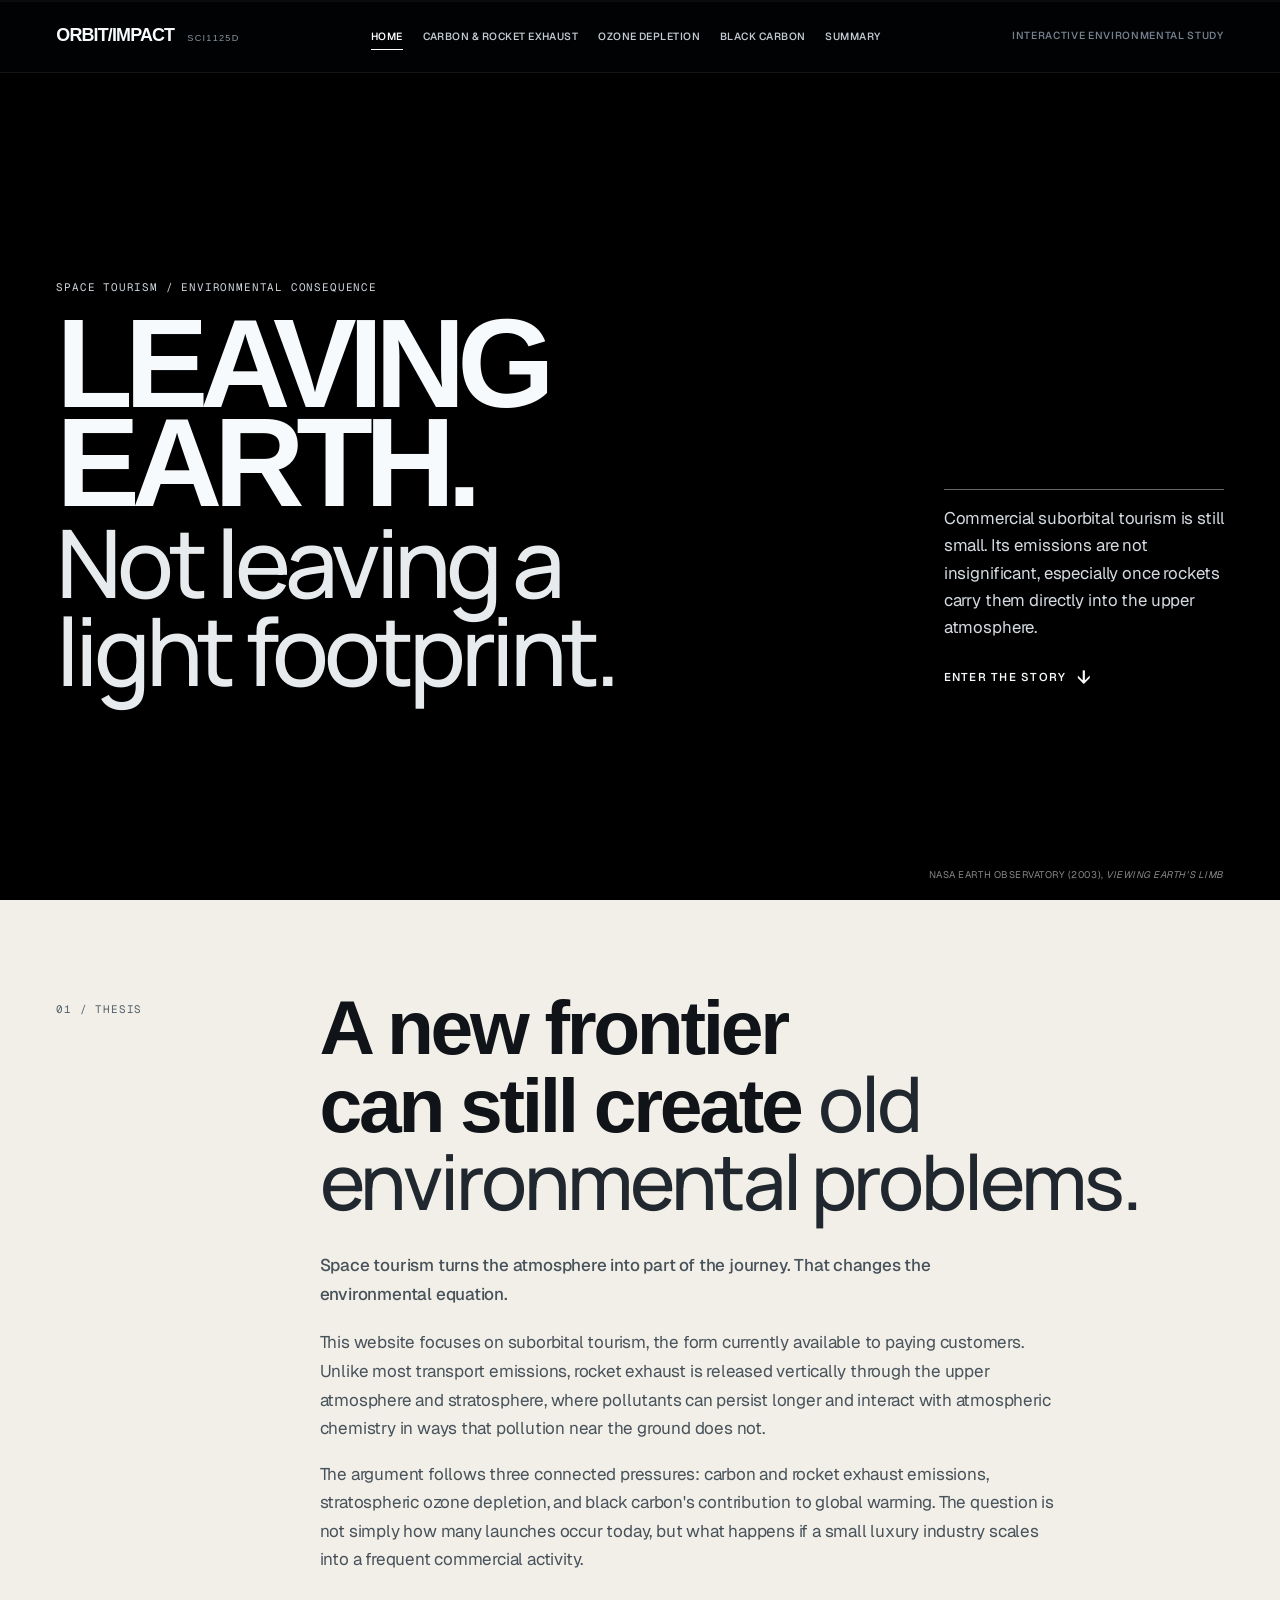
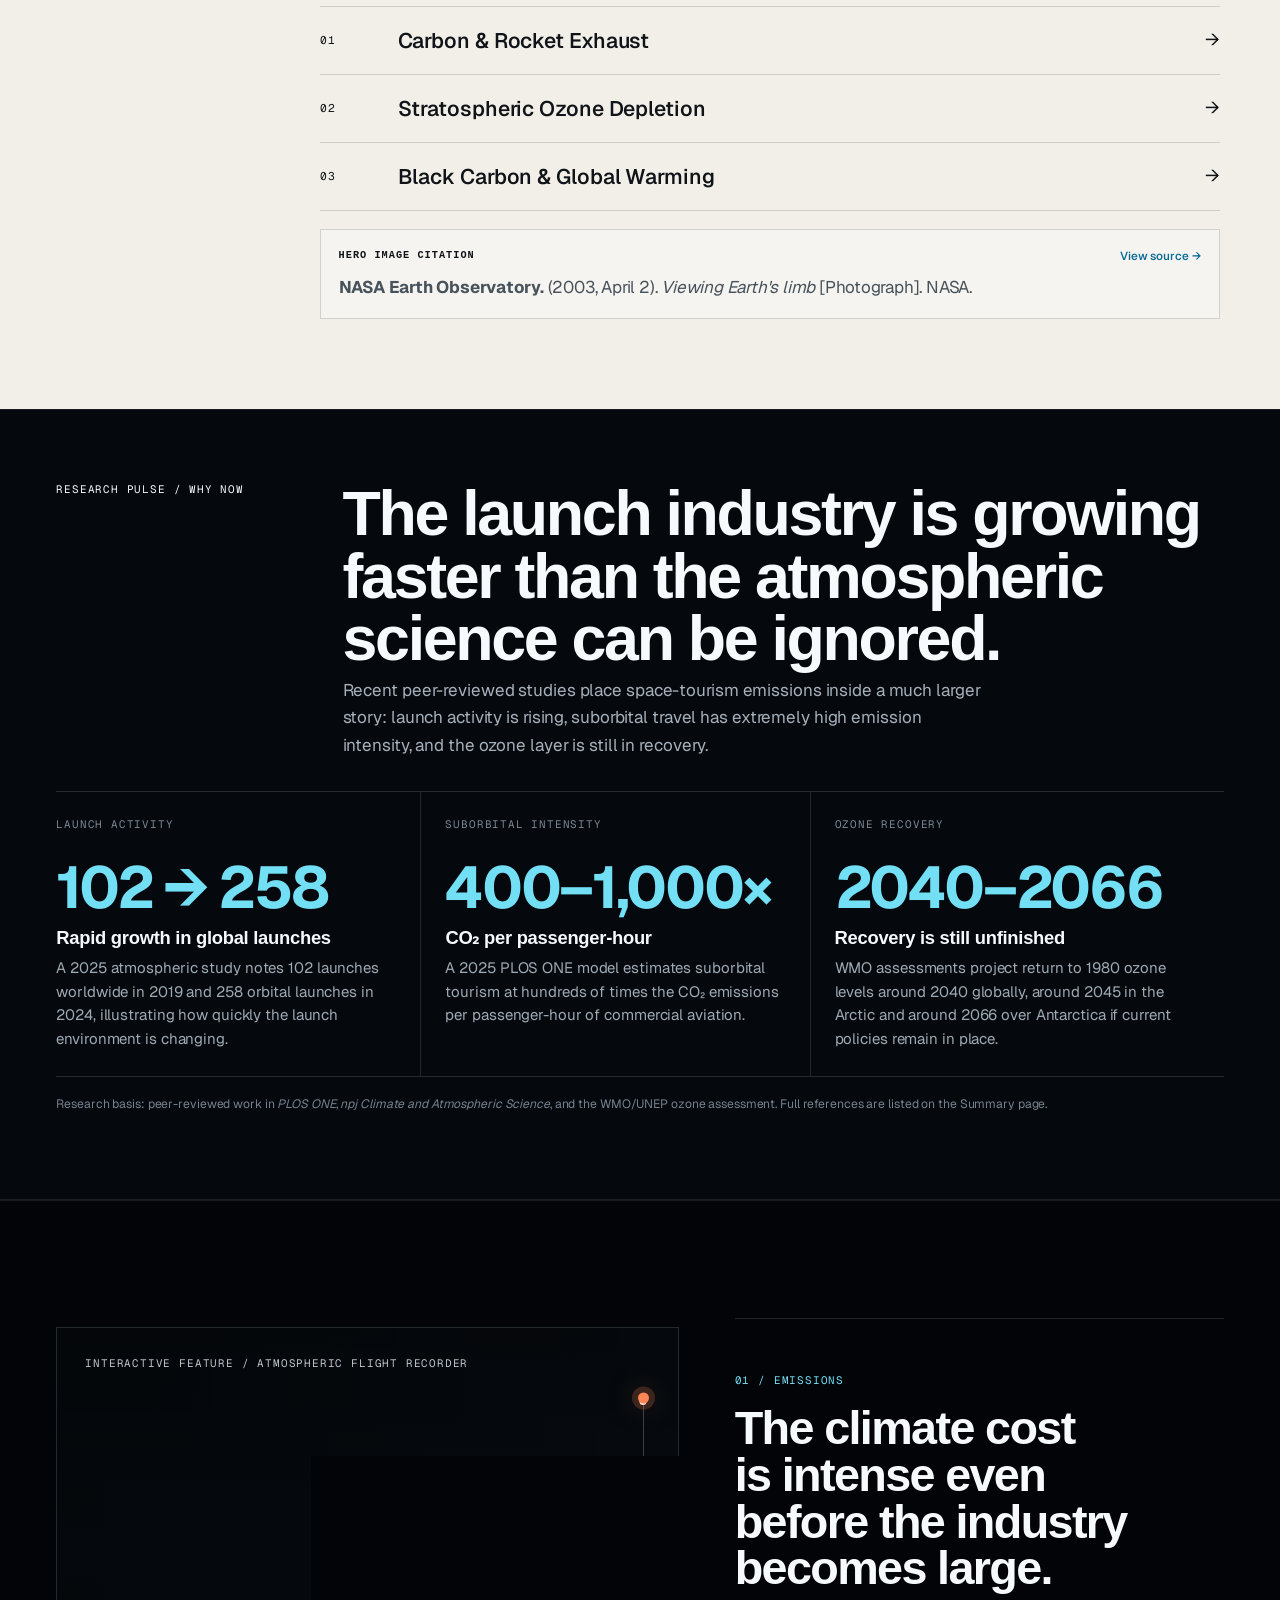
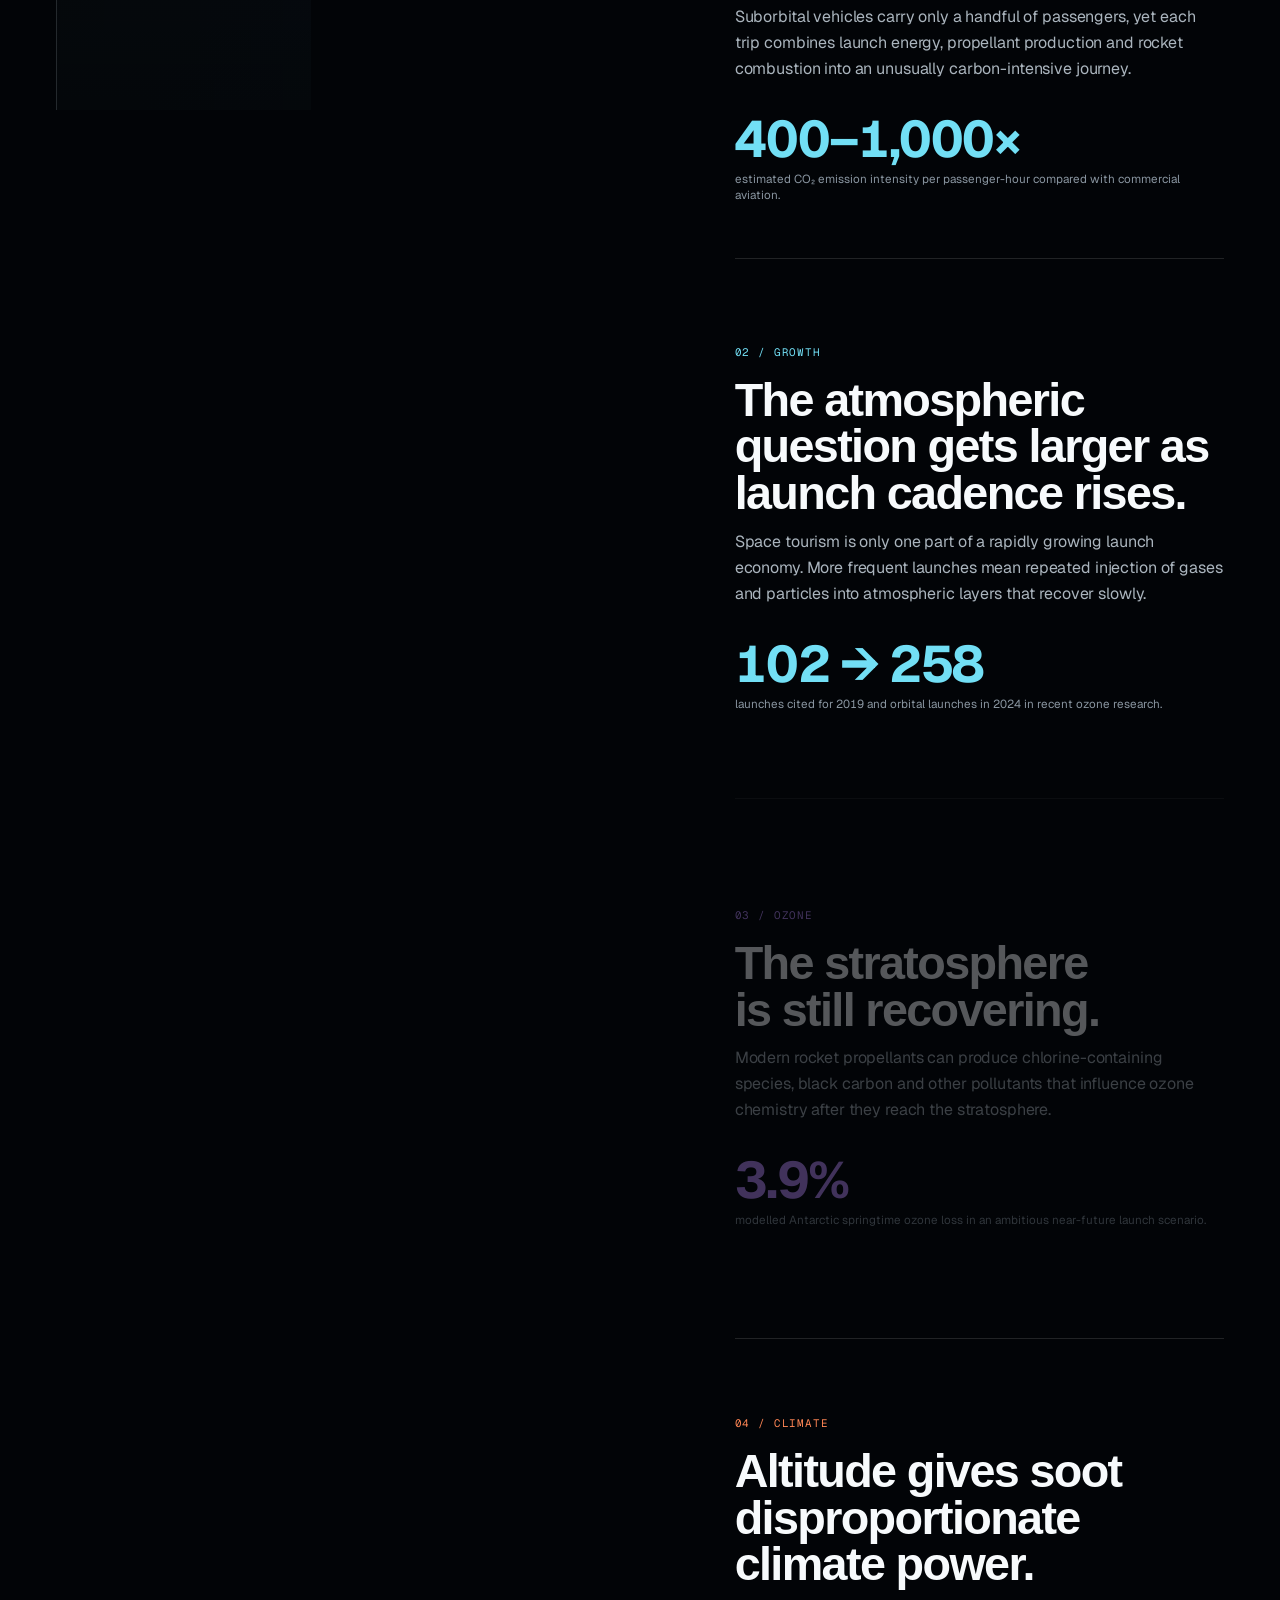
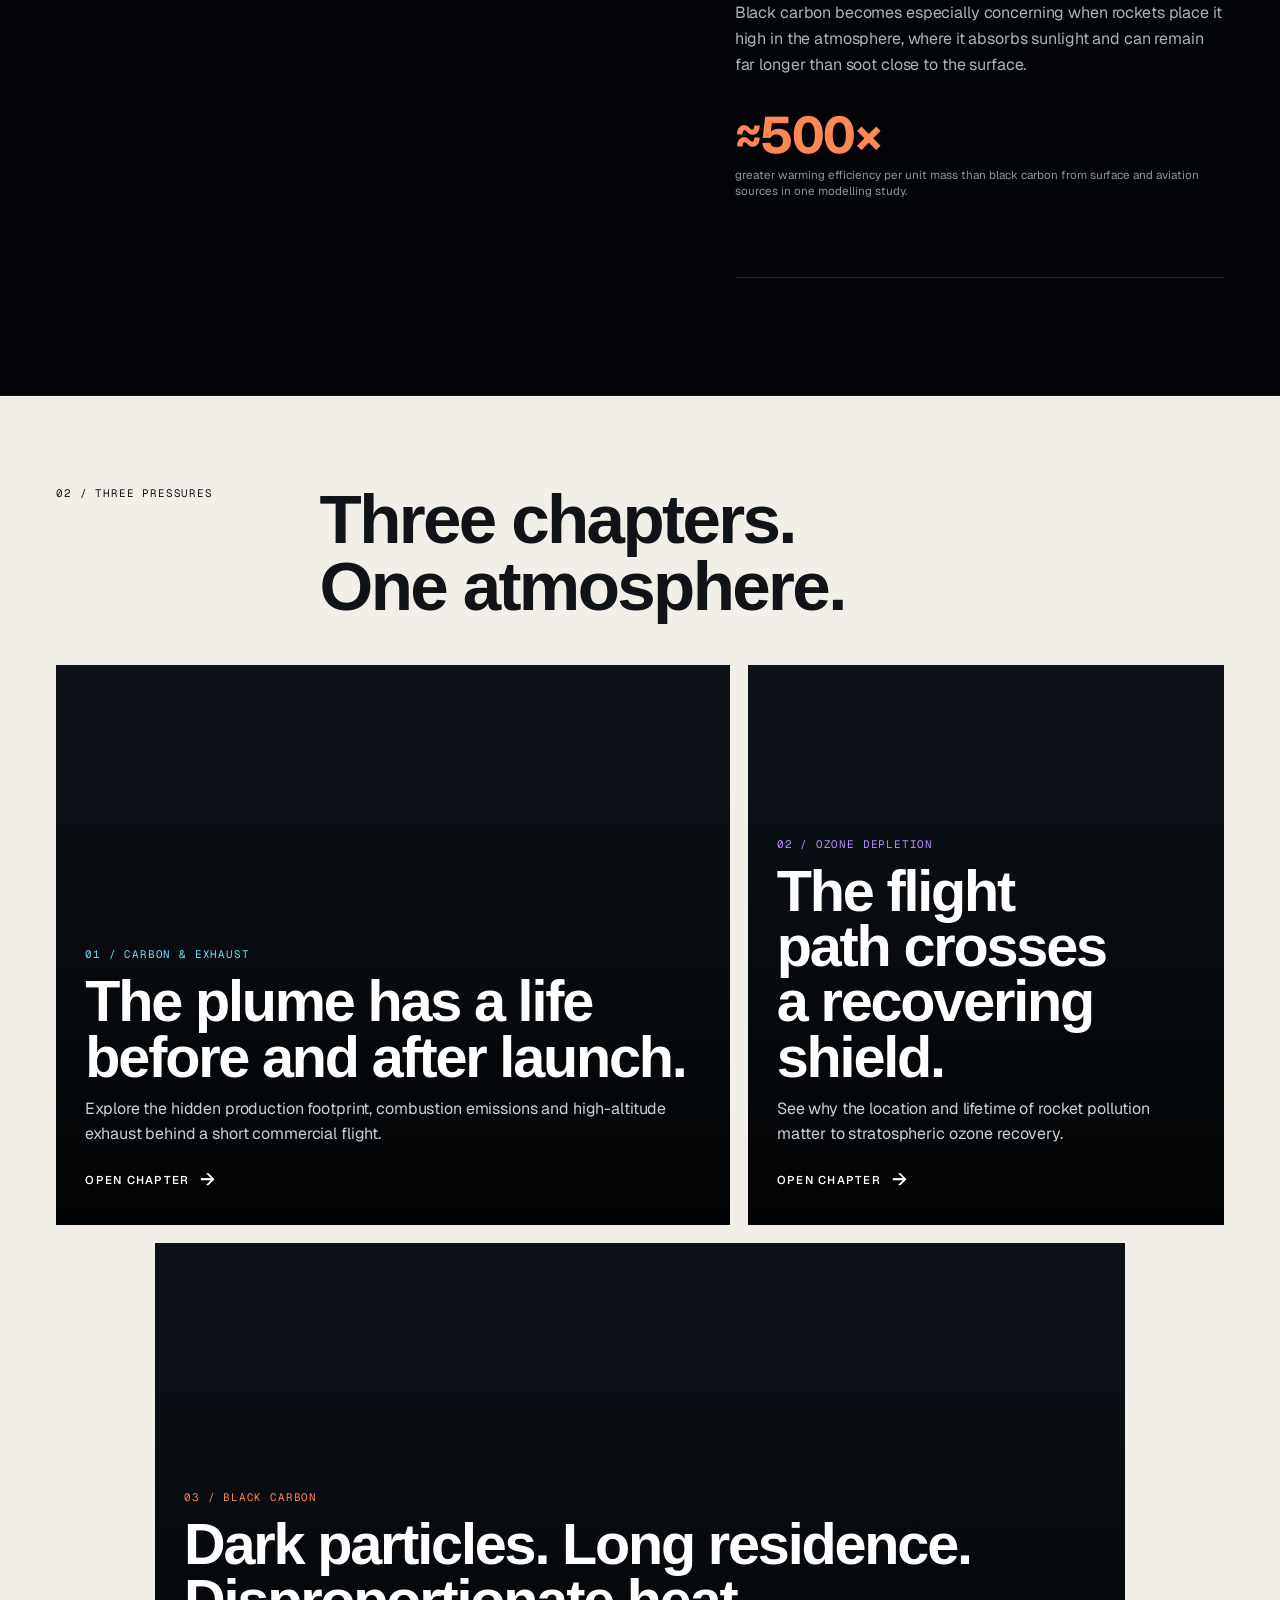
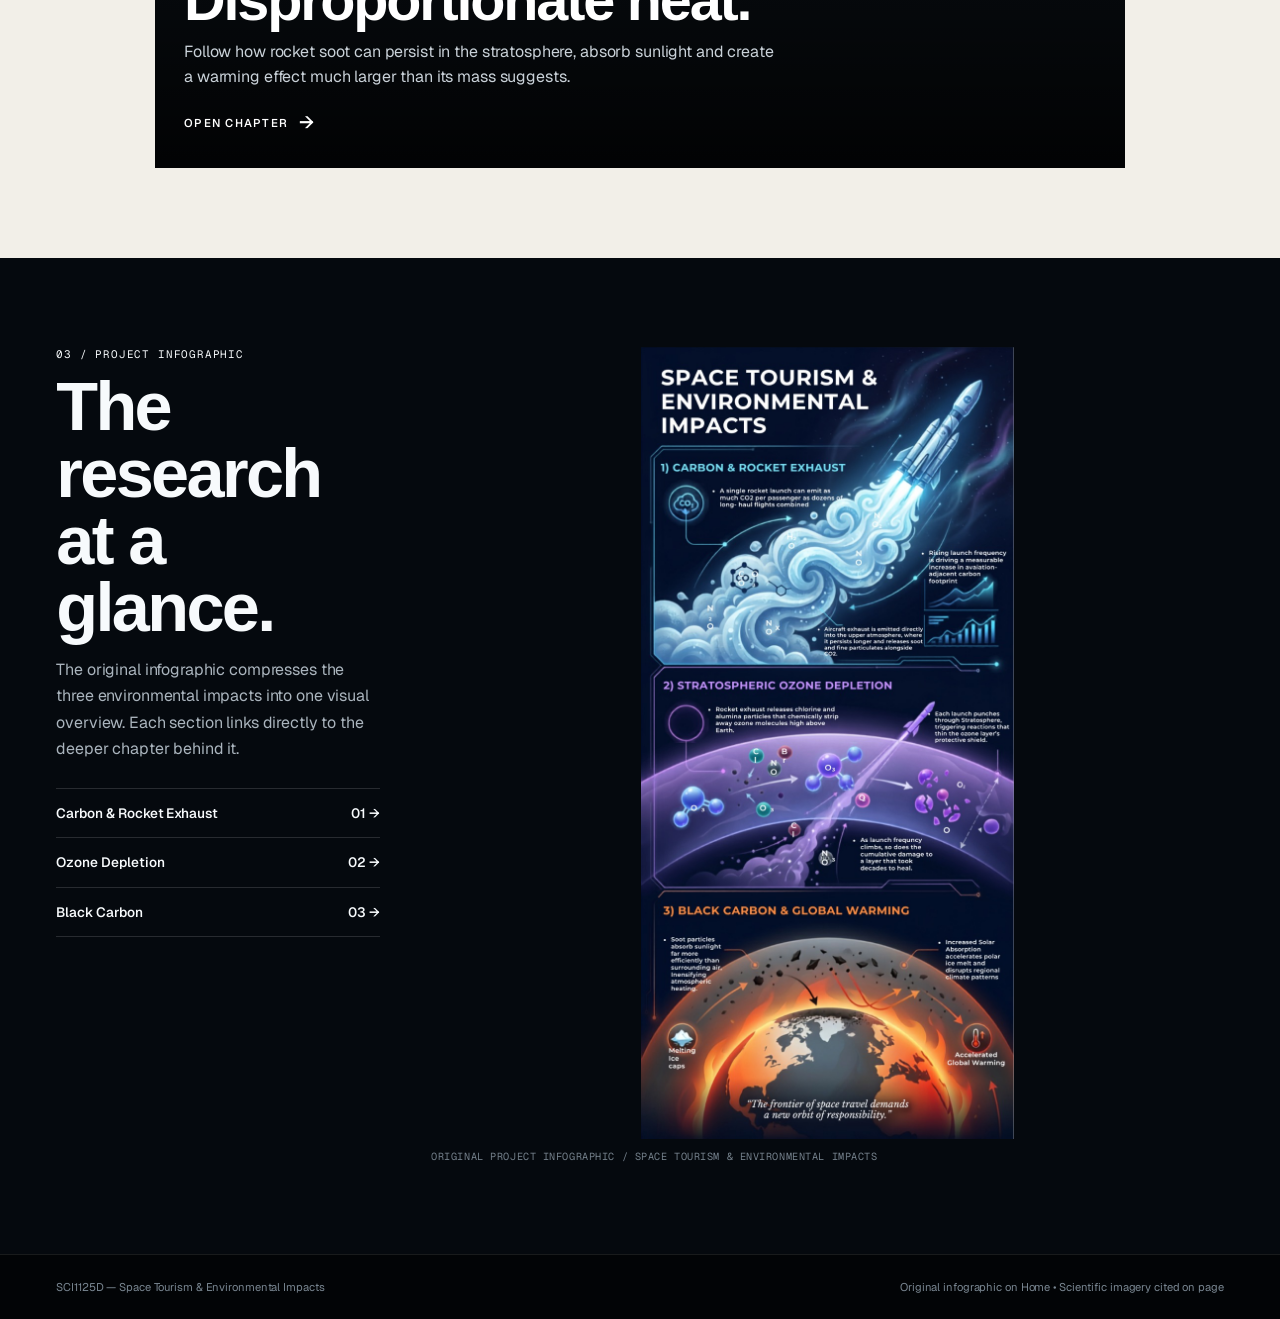
==== commit 4ea5d6ee: "Added favicon and shortened title" ====
--- a/index.html
+++ b/index.html
@@ -4,7 +4,8 @@
 <meta charset="utf-8">
 <meta name="viewport" content="width=device-width,initial-scale=1">
 <meta name="description" content="An interactive editorial investigation of space tourism's environmental impacts.">
-<title>Space Tourism & Environmental Impacts</title>
+<title>ORBIT/IMPACT</title>
+  <link rel="icon" type="image/png" href="assets/favicon.png">
 <link rel="preconnect" href="https://fonts.googleapis.com">
   <link rel="preconnect" href="https://fonts.gstatic.com" crossorigin>
   <link href="https://fonts.googleapis.com/css2?family=Geist:wght@300..700&family=Geist+Mono:wght@400..600&family=Manrope:wght@400..700&display=swap" rel="stylesheet">
